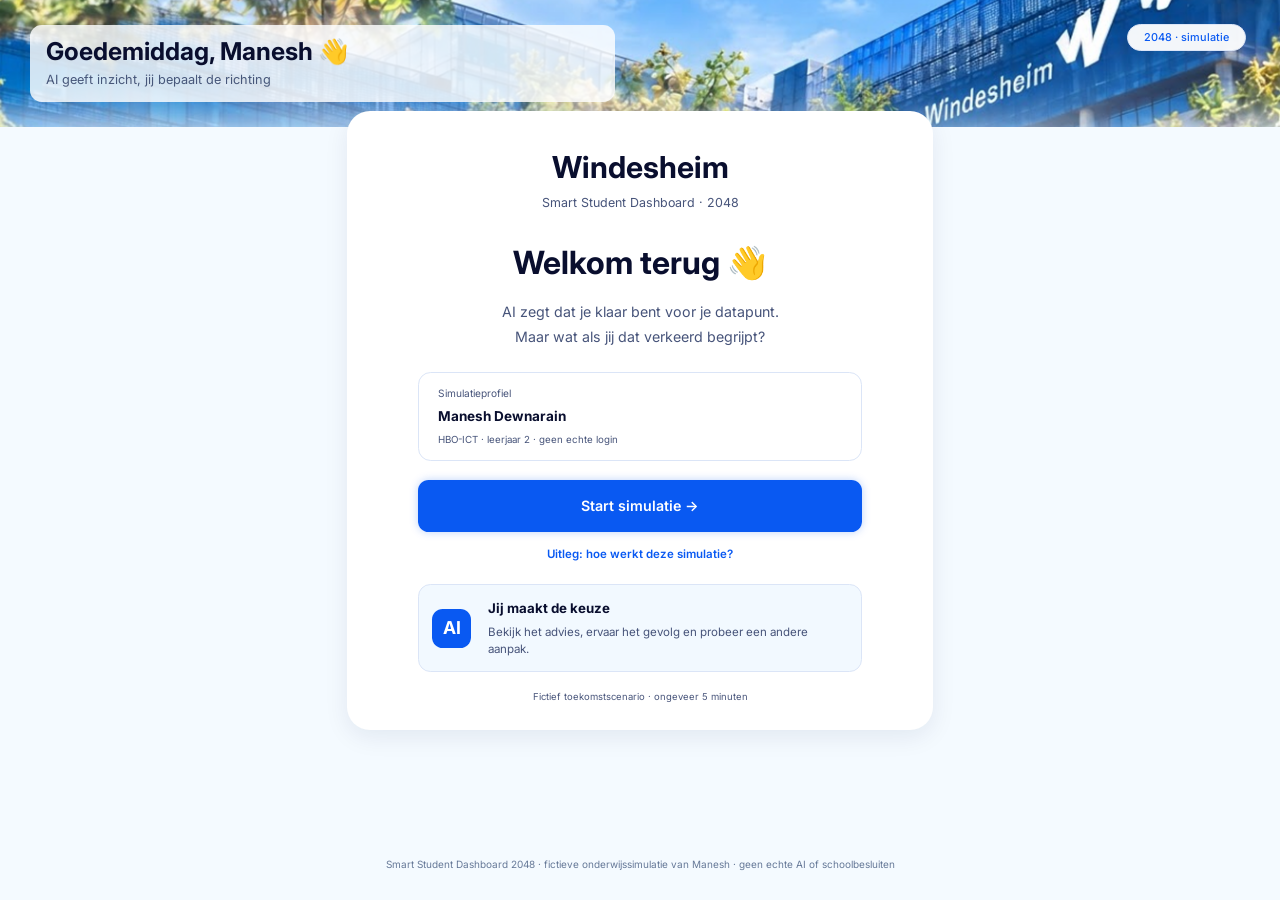
==== student-simulation-2048/index.html @ 6c30b060 "Build Figma-based 2048 simulation about advice and student interpretation" ====
<!doctype html><html lang="nl"><head><meta charset="utf-8"><meta name="viewport" content="width=device-width,initial-scale=1"><meta name="theme-color" content="#f4faff"><title>Smart Student Dashboard 2048</title><link rel="stylesheet" href="figma-base.css"><link rel="stylesheet" href="simulation.css"><script defer src="simulation.js"></script></head><body><a class="skip-link" href="#main">Naar inhoud</a><div id="app"></div><div id="dialogs"></div><div id="toast" role="status" aria-live="polite"></div></body></html>
---- student-simulation-2048/figma-base.css ----
@font-face{font-family:Inter;src:url('assets/Inter.ttf') format('truetype');font-weight:100 900;font-display:swap}:root{font-size:clamp(11px,1.0582vw,16px);--blue:#0959f2;--ink:#090e2e;--muted:#47547a;--line:#dbe5f7;--bg:#f4faff;--red:#f23340;--green:#0d9e4f;--amber:#ee9900;--shadow:0 .525rem 1.84rem #0d1f4714}*{box-sizing:border-box}body{margin:0;background:var(--bg);color:var(--ink);font:1rem/1.45 Inter,'Segoe UI',sans-serif;padding-bottom:110px}button,input,textarea,select{font:inherit}button{cursor:pointer}button:disabled{cursor:default;opacity:.6}button:focus-visible,input:focus-visible,textarea:focus-visible,a:focus-visible{outline:3px solid #0959f2;outline-offset:4px}button{color:inherit}a{color:var(--blue)}h1,h2,h3,p{margin:0}h1,h2,h3{line-height:1.23}button{border:0}small{display:block}.app-header{height:9.375rem;position:relative;max-width:1512px;margin:auto}.campus-image{position:absolute;inset:0;width:100%;height:100%;object-fit:cover}.header-backdrop{position:absolute;left:2.25rem;top:1.8125rem;width:43.125rem;max-width:73%;height:5.75rem;background:#ffffffd1;padding:.85rem 1.125rem;border-radius:.875rem}.header-backdrop h1{font-size:1.8125rem;font-weight:700;margin:0 0 .38rem}.header-backdrop p{font-size:.9375rem;color:#47577a}.header-controls{position:absolute;right:2.5rem;top:1.75rem;display:flex;gap:.875rem;align-items:center}.settings-button,.avatar{background:#fffffff5;border-radius:.8125rem;height:3.125rem;display:flex;align-items:center;justify-content:center}.settings-button{width:3.375rem}.settings-icon{width:24px;height:24px;object-fit:contain}.avatar{width:3.8125rem;font-weight:700;color:#0a59eb}.section-icon{width:46.2px;height:46.2px;object-fit:contain;flex-shrink:0}.panel{background:white;border:1px solid var(--line);border-radius:1.18125rem;box-shadow:var(--shadow)}.dashboard{max-width:1512px;margin:0 auto;padding:.8rem 1.96875rem 2rem;display:grid;grid-template-columns:1fr .99fr 1.14fr;gap:1.3125rem}.section-head{display:flex;align-items:center;gap:1rem;margin-bottom:1rem;min-height:2.8875rem}.section-head h2{font-size:1.3125rem;font-weight:700}.section-head>.pill{margin-left:auto}.schedule{grid-column:span 2;height:22.3125rem;padding:.7rem 1.3rem .9rem .9rem}.calendar{display:grid;grid-template-columns:3.4rem repeat(5,minmax(0,1fr));gap:.4rem .65rem;align-items:center}.day{text-align:center;padding:0 0 .4rem;display:flex;flex-direction:column;gap:.3rem}.day strong{font-size:.91875rem;font-weight:600}.day span{font-size:.7875rem;color:var(--muted)}.today{color:var(--blue)}.time{font-size:.8rem}.course{height:2.3625rem;text-align:left;background:#f2f9ff;border-radius:.46rem;padding:.25rem .65rem;font-size:.65625rem;line-height:1.15;font-weight:500}.course.selected{color:white;background:var(--blue)}.course.mint{background:#e8faed}.course:hover{box-shadow:inset 0 0 0 1px var(--blue)}.deadlines{padding:.7rem 1.3rem;height:22.3125rem}.deadline-list{display:flex;flex-direction:column;gap:1rem;padding:.55rem 0}.deadline{display:grid;grid-template-columns:3.806rem 1fr auto;align-items:center;gap:1.125rem;min-height:3.15rem}.date{height:3.15rem;border-radius:.79rem;display:grid;place-items:center;font-size:.853rem;font-weight:700}.deadline strong{font-size:.918rem;font-weight:600}.pill{display:inline-flex;align-items:center;justify-content:center;white-space:nowrap;padding:.45rem 1.2rem;border-radius:2rem;font-size:.853rem;line-height:1.2;font-weight:500}.blue{background:#f2f9ff;color:#0959f2}.green{background:#e8faed;color:#009947}.red{background:#ffebed;color:#ed2438}.amber{background:#fff5d9;color:#ed9900}.purple{background:#f0ebff;color:#ee3045}.results,.focus,.advice{height:16.08rem;padding:.7rem .9rem 1rem}.results-list{margin-top:1rem;display:flex;flex-direction:column;gap:1.12rem}.results-list>div{display:grid;grid-template-columns:8.45rem 1fr 3rem;gap:.6rem;align-items:center;font-size:.78rem}.results-list strong{text-align:right;font-size:.75rem;font-weight:600}.bar{height:.5rem;background:#e3e8f2;border-radius:1rem;overflow:hidden}.bar i{display:block;height:100%;border-radius:1rem;background:#0d5ceb}.bar i.green{background:#0d994d}.bar i.lime{background:#bac90d}.focus-list{display:flex;flex-direction:column;gap:.55rem;padding:.2rem .4rem}.focus-list>div{display:flex;gap:.9rem;align-items:center}.number{position:relative;width:1.96875rem;height:1.96875rem;display:inline-flex;align-items:center;justify-content:center;font-size:.7875rem;font-weight:700;color:white;border-radius:50%;background:var(--blue);flex-shrink:0}.number:before{content:'';position:absolute;inset:0;background:url('assets/rank-circle.svg') center/contain no-repeat;z-index:0;pointer-events:none;opacity:.08}.number.pale{width:2.23125rem;height:2.23125rem;color:var(--blue);background:#f2f9ff}.focus-item{border-radius:.65rem;flex:1;padding:.42rem 1.1rem;color:var(--ink)}.focus-item strong{font-size:.853rem;font-weight:600;display:block}.focus-item small{font-size:.72rem;color:var(--muted);margin-top:.1rem}.advice{background:#f8fbff;padding:.7rem 1.2rem .5rem}.advice .section-head{gap:.8rem;margin-bottom:.3rem}.advice .section-head h2{font-size:1.23rem}.advice .section-head .pill{font-size:.75rem;padding:.5rem .9rem}.advice-details{background:transparent;text-align:left;width:100%;padding:0}.advice-details>span{font-size:.7875rem;color:var(--muted)}.advice ol{padding:0;margin:.8rem 0 .3rem;display:flex;flex-direction:column;gap:.6rem;list-style:none}.advice li{display:flex;align-items:center;gap:.8rem;min-height:2rem}.advice li strong{font-size:.7219rem;font-weight:600;line-height:1.25}.advice .btn{font-size:1rem;padding:.32rem .6rem;min-height:2.231rem}.today-actions{grid-column:1/-1;min-height:6.89rem;padding:.5rem 1.3rem .6rem}.today-actions .section-head{margin-bottom:0}.today-actions>p{font-size:.78rem;margin-left:3.65rem;margin-top:-.7rem;color:var(--muted)}.action-items{display:flex;gap:1.25rem;margin-top:1rem}.action-items button{min-width:0;flex:1;display:flex;align-items:center;justify-content:space-between;border:1px solid var(--line);background:white;padding:.25rem .9rem;border-radius:.525rem;gap:.5rem}.action-items button>span:first-child{font-size:.65625rem;font-weight:500}.action-items .pill{font-size:.78rem;padding:.35rem .8rem}.btn{display:inline-flex;align-items:center;justify-content:center;border-radius:.7875rem;min-height:3.15rem;padding:.7rem 1.6rem;border:1px solid transparent;font-weight:600;font-size:1.05rem;text-decoration:none;background:white;color:var(--blue)}.primary{background:var(--blue);color:white}.primary:hover{background:#0047d3;box-shadow:0 .25rem .75rem #0959f233}.outline{border-color:var(--blue);color:var(--blue);background:white}.outline:hover{background:#f0f6ff}.wide{width:100%}.text-link{border:0;background:none;color:var(--blue);font-weight:600}.button-row{display:flex;justify-content:flex-end;align-items:center;gap:1rem}.page{max-width:1512px;margin:auto;padding:1.3rem 3.44rem 2.5rem}.login-wrap{min-height:46rem;display:flex;justify-content:center;max-width:1512px;margin:auto}.login{margin-top:-1.172rem;z-index:1;width:43.3125rem;min-height:42.65625rem;align-self:flex-start;padding:2.8rem 5.25rem 0;border:0;border-radius:1.7rem;text-align:center}.login h2{font-size:2.23125rem}.product-name{font-size:.91875rem;color:var(--muted);margin-top:.6rem}.login h3{font-size:2.3625rem;margin:3.3rem 0 1.4rem}.login-intro{font-size:1.05rem;color:var(--muted);margin-bottom:2.7rem}.login input{height:3.675rem;width:100%;padding:1rem 1.4rem;border:1px solid var(--line);border-radius:.7875rem;color:var(--muted);font-size:.984rem;margin-bottom:1.05rem;background:white}.login .primary{min-height:3.806rem;margin-top:.4rem;box-shadow:0 0 .65rem #0959f244}.forgot{display:block;margin:1rem auto 2rem;font-size:.91875rem;cursor:pointer}.login-ai{display:flex;align-items:center;text-align:left;gap:1.2rem;padding:1rem;background:#f2f9ff;border:1px solid var(--line);border-radius:.91875rem}.login-ai>span{display:grid;place-items:center;background:var(--blue);color:white;width:2.8875rem;height:2.8875rem;border-radius:.7875rem;font-size:1.3125rem;font-weight:700;flex-shrink:0}.login-ai strong{font-size:.984rem}.login-ai p{font-size:.853rem;color:var(--muted);margin-top:.4rem}.overlay{position:fixed;inset:0;background:#050f246b;z-index:100;display:flex;align-items:center;justify-content:center;padding:1.5rem;overflow:auto}.overlay>.panel{max-height:calc(100dvh - 3rem);overflow:auto}.notice{width:38.0625rem;padding:2.3rem 3.94rem .7rem;text-align:center;border:0;border-radius:1.575rem}.ai-disc{background:#f2f9ff;width:7.21875rem;height:7.21875rem;border-radius:50%;margin:0 auto 2.3rem;display:grid;place-items:center;color:var(--blue);font-size:1.706rem;font-weight:700}.notice h2{font-size:1.575rem;margin-bottom:1rem}.notice>p{font-size:.984rem;color:var(--muted);margin-bottom:1.9rem}.notice-row{text-align:left;background:#f2f9ff;border:1px solid var(--line);border-radius:.91875rem;display:flex;align-items:center;gap:1rem;padding:1rem 1.3rem;margin-bottom:1rem;min-height:4.725rem}.notice-dot{width:42px;height:42px;flex-shrink:0}.notice-row strong{display:block;font-size:.984rem}.notice-row small{font-size:.853rem;color:var(--muted);margin-top:.3rem}.notice>.btn{min-width:15rem}.explanation{display:grid;grid-template-columns:28.2rem 1fr;column-gap:2.65rem;row-gap:2.3rem;min-height:48rem}.explanation h2{font-size:1.64rem;margin-bottom:.8rem}.current-advice{font-size:1.18rem;font-weight:600;margin-bottom:.3rem}.explain-card{padding:1.8rem;min-height:23.6rem}.explain-card h3{font-size:1.3125rem;margin-bottom:1.1rem}.explain-card p{font-size:.92rem;color:var(--muted);margin-bottom:1.5rem;line-height:1.3}.explain-card .pill{margin:0 0 1.5rem;padding:.6rem 1rem}.explain-card .btn{margin-top:2.2rem}.source-row{display:flex;align-items:center;justify-content:space-between;gap:1rem;padding:1.25rem 1.8rem;margin-bottom:1.25rem;box-shadow:none;border-radius:.92rem;min-height:5.578rem}.source-row h3{font-size:.984rem;margin-bottom:.4rem}.source-row p{font-size:.853rem;color:var(--muted)}.source-row .pill{min-width:11.8rem}.source-warning{position:relative;background:#ffebed;border:1px solid #f23340;border-radius:1.05rem;padding:1.4rem 1.8rem;margin-top:2.2rem;min-height:7.218rem}.source-warning h3{font-size:1.115rem;color:var(--red);margin-left:1.2rem;margin-bottom:.7rem}.source-warning p{font-size:.853rem;color:var(--muted)}.warning-icon{position:absolute;width:22px;height:22px;left:1rem;top:1.55rem}.back-dashboard{grid-column:1;justify-self:start;align-self:end}.feedback-page{padding:2.23rem 5.9rem 3rem}.feedback-panel{padding:2.6rem;border-radius:1.44rem}.feedback-panel h2{font-size:1.8375rem;margin-bottom:.85rem}.feedback-panel>p{font-size:.984rem;color:var(--muted)}fieldset{padding:0;border:0;margin:3rem 0 2.7rem}legend,.note-label{font-size:1.115rem;font-weight:700;margin-bottom:1.6rem}.feedback-options{display:grid;grid-template-columns:repeat(4,1fr);gap:1.3rem}.feedback-options label{border:1px solid var(--line);border-radius:.91875rem;display:flex;gap:.8rem;padding:1.1rem;min-height:7.875rem;cursor:pointer;color:var(--ink)}.feedback-options input{accent-color:var(--blue);width:1.3125rem;height:1.3125rem;margin:0;flex-shrink:0}.feedback-options strong{font-size:.91875rem;display:block;margin-bottom:.8rem}.feedback-options small{font-size:.7219rem;color:var(--muted);line-height:1.3}.note-label{display:block}.textarea-wrap{position:relative}.textarea-wrap textarea{resize:vertical;min-height:7.875rem;width:100%;border:1px solid var(--line);border-radius:.7875rem;padding:1.3rem;font-size:.853rem;color:var(--ink);padding-bottom:2rem}.textarea-wrap textarea::placeholder{color:var(--muted);opacity:1}.textarea-wrap>span{position:absolute;bottom:.9rem;right:1.3rem;font-size:.7219rem;color:var(--muted)}.feedback-panel .button-row{margin-top:1.4rem}.form-error{color:#bd1931;font-size:.9rem;margin-top:.5rem}.confirmation-page{display:flex;justify-content:center;padding-top:2.44rem}.confirmation{width:57.09rem;min-height:39.375rem;border:0;border-radius:1.575rem;padding:3rem 6.9rem 1.8rem;text-align:center}.confirm-icon{position:relative;width:9.84375rem;height:9.84375rem;margin:0 auto 2.9rem;display:grid;place-items:center}.confirm-bg{position:absolute;inset:0;width:100%;height:100%}.confirm-icon>span{z-index:1;font-size:3.54375rem;font-weight:700;color:#0d9e4f}.confirmation h2{font-size:2.1rem;white-space:nowrap;margin-left:-2rem;margin-right:-2rem}.confirmation>p{font-size:1.115rem;line-height:1.3;color:var(--muted);margin:1.8rem auto 3rem}.next-info{text-align:left;padding:1.8rem;background:#e8faed;border:1px solid var(--line);border-radius:1.05rem;margin-bottom:2.2rem}.next-info h3{font-size:1.05rem;margin-bottom:.6rem}.next-info p{font-size:.91875rem;color:var(--muted)}.confirmation .button-row{justify-content:center;gap:2rem}.confirmation .primary{white-space:nowrap;min-width:22rem}.updated-page{padding:2.8rem 4.49rem}.updated-panel{position:relative;min-height:40rem;padding:2.625rem;border-radius:1.575rem}.updated-panel>.pill{float:right}.updated-panel>h2{font-size:1.8375rem;margin-bottom:.8rem}.updated-panel>p{font-size:.984rem;color:var(--muted)}.updated-list{display:flex;flex-direction:column;gap:1.5rem;margin:3.4rem 4.5rem 2.4rem 0}.updated-list>div{display:flex;align-items:center;gap:1.7rem;background:#f2f9ff;border:1px solid var(--line);border-radius:.91875rem;padding:1rem 1.6rem;min-height:5.38rem}.updated-list .number{width:2.49rem;height:2.49rem}.updated-list h3{font-size:1.05rem;margin-bottom:.4rem}.updated-list p{font-size:.7875rem;color:var(--muted)}.updated-list .pill{margin-left:auto;min-width:11.8rem}.change-info{border:1px solid var(--line);border-radius:.92rem;background:#f2f9ff;padding:1rem 1.2rem;margin:0 4.5rem 1.2rem 0}.change-info h3{font-size:.984rem;margin-bottom:.4rem}.change-info p{font-size:.7875rem;color:var(--muted)}.settings-overlay{justify-content:flex-end;padding-right:5.2rem}.settings-panel{width:34.78rem;padding:1.7rem;border:0;border-radius:1.575rem}.settings-title{display:flex;align-items:center;gap:.65rem;margin-bottom:2rem}.settings-title h2{font-size:1.77rem}.settings-title .btn{margin-left:auto;min-height:2.625rem;padding:.4rem 1.8rem}.settings-category{font-size:.918rem;color:var(--muted);margin:1.5rem 0 1rem}.setting-row{display:flex;justify-content:space-between;align-items:center;gap:1rem;min-height:3.2rem;font-size:.984rem}.setting-row strong{font-weight:600}.setting-row>span:first-child{font-size:.918rem}.toggle{border:0;background:#f2f9ff;color:var(--muted);border-radius:2rem;padding:.45rem 1rem;min-width:6.89rem;text-align:center;font-size:.853rem;white-space:nowrap}.toggle.on{background:#e8faed;color:var(--green)}.setting-row>.toggle:not(button){color:var(--blue)}hr{border:0;border-top:1px solid var(--line);margin:1.5rem 0}.privacy-info{border:1px solid var(--line);background:#f2f9ff;border-radius:.918rem;padding:1.5rem 1.1rem;margin:1.5rem 0 1.7rem}.privacy-info h3{font-size:.984rem;margin-bottom:.6rem}.privacy-info p{font-size:.7875rem;color:var(--muted);margin:.5rem 0}.settings-panel>.btn{min-height:3.28rem}.privacy-panel,.gallery-panel,.mission-panel,.mentor-request,.human-panel,.log-panel{width:min(800px,92vw);padding:2.5rem}.modal-title{display:flex;align-items:center;justify-content:space-between;gap:2rem;margin-bottom:1.5rem}.modal-title h2{font-size:1.65rem}.privacy-panel>p{margin:1rem 0;color:var(--muted)}.data-flow{display:flex;align-items:center;justify-content:space-around;gap:.8rem;padding:2rem 0}.data-flow span{background:#eef5ff;border:1px solid var(--line);padding:1rem;border-radius:.7rem}.screen-grid{display:grid;grid-template-columns:repeat(3,1fr);gap:1rem}.screen-grid button{border:1px solid var(--line);background:#f5f9ff;text-align:left;padding:1.5rem;border-radius:1rem}.screen-grid button span{display:block;color:var(--blue);font-size:1.7rem;margin-bottom:.5rem}.screen-grid button strong{font-size:.9rem}.demo-dock,.game-dock{position:fixed;bottom:13px;left:50%;transform:translateX(-50%);width:calc(100% - 32px);max-width:1250px;background:#ffffffed;border:1px solid #cfdef4;box-shadow:0 6px 32px #173c7226;border-radius:16px;z-index:50;padding:12px 18px;display:flex;align-items:center;justify-content:space-between;gap:18px;backdrop-filter:blur(18px);font-size:12px}.demo-dock strong,.mission-title strong{font-size:10px;letter-spacing:1px}.demo-dock small,.mission-title small{font-size:10px;color:var(--muted);margin-top:4px}.dock-actions{display:flex;gap:10px;align-items:center}.dock-actions .btn{font-size:12px;min-height:38px;padding:8px 14px;border-radius:10px}.dock-btn{background:#f1f6ff;color:#3e608d}.dock-dot{display:inline-block;width:6px;height:6px;background:#0959f2;border-radius:50%;margin-right:7px}.fiction-note{font-size:9px;color:#667998;text-align:center;margin:20px 20px 0}.micro{font:600 .68rem/1.5 Inter,sans-serif;letter-spacing:1.6px;color:var(--blue)}.fine{font-size:.75rem;color:var(--muted);line-height:1.5;margin:1rem 0}.sr-only{position:absolute;width:1px;height:1px;overflow:hidden;clip:rect(0,0,0,0)}.skip-link{position:absolute;top:-100px}.skip-link:focus{top:0;left:0;padding:14px;background:white;z-index:200}.off-note{font-size:.95rem;padding:1rem 0}.live-source{font-size:.65rem;color:#687d9d;margin-top:.7rem}.year-label{font-size:1.3rem;font-weight:800;color:white;text-shadow:0 2px 12px #0008;text-align:right}.year-label i{font-size:.55rem;display:block;font-style:normal;letter-spacing:1px}.future .app-header:after{content:'';position:absolute;inset:0;pointer-events:none;background:linear-gradient(90deg,transparent 60%,#092b6855),repeating-linear-gradient(0deg,transparent 0px,transparent 4px,#0959f208 5px)}.future .header-backdrop,.future .header-controls{z-index:1}.future .header-backdrop{border-left:4px solid #f23340}.future .advice{border:1px solid #f2334070;background:#f8faff;box-shadow:0 0 1.5rem #0959f212}.future .course.selected{background:linear-gradient(110deg,#0959f2,#7252d9)}.authority-banner{grid-column:1/-1;display:flex;align-items:center;gap:1rem;padding:1rem 1.5rem;background:#e7efff;border:1px solid #c4d7f7;border-radius:1rem}.authority-banner strong{display:block;font-size:.9rem}.authority-banner span:not(.status-light):not(.pill){display:block;font-size:.75rem;color:#536b91;margin-top:.25rem}.authority-banner .pill{margin-left:auto}.status-light,.signal-dot{width:9px;height:9px;border-radius:50%;background:#f23340;box-shadow:0 0 0 5px #f2334012;flex-shrink:0}.future .game-dock{background:#102445f5;color:white;border-color:#385480}.future .game-dock small{color:#b5c7e3}.game-dock .dock-btn{background:#223d63;color:#d8e6fa}.mission-title{display:flex;align-items:center;gap:12px}.mission-steps{display:flex;gap:9px}.mission-steps button{background:#203b62;color:#b7cbe7;border-radius:9px;padding:8px 11px;font-size:11px;display:flex;align-items:center;gap:8px}.mission-steps button span{display:grid;place-items:center;border:1px solid #587397;border-radius:50%;width:20px;height:20px;font-size:10px}.mission-steps .done{background:#174d4b;color:#baf2d8}.future-transition{background:#061429b8;backdrop-filter:blur(9px)}.future-intro{width:min(850px,94vw);padding:3rem;border-color:#b7d2ff;background:radial-gradient(ellipse at 100% 0,#dbeaff,transparent 70%),white}.time-warp{display:flex;align-items:center;gap:2rem;margin:2rem 0}.time-warp>span{font-size:2rem;color:#8492ab;text-decoration:line-through}.time-warp>i{font-size:2rem;color:#8095bb;font-style:normal}.time-warp>strong{font-size:5.5rem;line-height:1;color:var(--blue);letter-spacing:-4px}.future-intro h2{font-size:2.4rem;letter-spacing:-1px;line-height:1.15;margin-bottom:1.5rem}.future-intro>p{font-size:1rem;color:var(--muted)}.mission-preview{background:#eef5ff;border:1px solid #d5e5ff;border-radius:1rem;padding:1.5rem;margin:1.5rem 0}.mission-preview strong,.mission-preview span{display:block}.mission-preview span{font-size:.85rem;color:var(--muted);margin-top:.5rem}.policy-lock{background:#eff0f7!important;color:#64728c!important;border:1px dashed #a6b5ce;font-size:.72rem}.policy-warning,.feedback-warning{padding:1rem;border-radius:.7rem;background:#fff5d9;color:#815808;font-size:.8rem;margin:1rem 0}.audit-proof{border:1px solid #c5d9fa;background:#eaf2ff;border-radius:1rem;padding:1.5rem;margin-top:1.5rem}.audit-proof h3{font-size:1.2rem;margin:.7rem 0}.audit-proof p{font-size:.85rem;color:#52698d;margin:.6rem 0}.audit-proof .btn{margin-top:.8rem}.case-check{display:flex;gap:1rem;flex-wrap:wrap;background:#f2f7ff;padding:1rem;border-radius:.8rem;margin:1rem 0;font-size:.85rem}.mentor-message{background:#e8faed;padding:1.5rem;border-radius:1rem;margin:1.5rem 0}.mentor-message p{margin-top:.6rem;font-size:.95rem}.need-evidence{background:#fff5d9;padding:1.2rem;border-radius:.8rem;font-size:.9rem;margin:1.5rem 0}.mission-list{padding-left:1.5rem}.mission-list li{margin:1.5rem 0}.mission-list p{font-size:.9rem;color:var(--muted);margin-top:.5rem}.human-panel{width:min(900px,94vw)}.human-panel>.micro{display:block;margin-bottom:1rem}.human-panel>p{color:var(--muted);font-size:.9rem}.policy-options{margin:1.5rem 0}.policy-options legend{margin-bottom:.7rem;font-size:1rem}.policy-options label{display:flex;gap:1rem;padding:1rem;border:1px solid var(--line);border-radius:.7rem;margin:.6rem 0;background:#f7faff;cursor:pointer}.policy-options label strong{display:block;font-size:.95rem}.policy-options label small{font-size:.8rem;color:var(--muted);margin-top:.4rem}.policy-options input,.safeguard-options input{accent-color:var(--blue);width:18px;height:18px;flex-shrink:0}.safeguard-options label{display:flex;align-items:flex-start;gap:.7rem;margin:1rem 0;font-size:.85rem}.log-panel ol{padding-left:1.4rem}.log-panel li{margin:1rem 0;font-size:.9rem}.colourblind .green{background:#e1efff;color:#004a9d}.colourblind .red{background:#fff0da;color:#8a3b00}.colourblind .bar i.green{background:#0372b5}.colourblind .bar i.lime{background:#9b5400}#toast{position:fixed;left:50%;bottom:105px;transform:translateX(-50%) translateY(20px);width:max-content;max-width:calc(100vw - 40px);background:#102445;color:white;border:1px solid #4777af;border-radius:12px;z-index:220;padding:14px 20px;font-size:13px;box-shadow:0 10px 40px #10244533;opacity:0;pointer-events:none;transition:opacity .2s,transform .2s}#toast.show{opacity:1;transform:translateX(-50%) translateY(0)}
@media(max-width:900px){.section-icon{width:34px;height:34px}.settings-icon{width:20px;height:20px}.notice-dot{width:29px;height:29px}.dashboard{grid-template-columns:1fr 1fr;gap:1rem}.schedule{grid-column:1/-1;height:auto;min-height:25rem}.calendar{gap:.7rem}.deadlines{grid-column:1/-1;height:auto}.deadline-list{display:grid;grid-template-columns:1fr 1fr;gap:1rem}.results,.focus{height:18.5rem}.advice{grid-column:1/-1;height:auto;min-height:16rem}.advice li strong{font-size:.95rem}.advice ol{gap:.7rem}.today-actions{min-height:9rem}.action-items{gap:.7rem}.action-items button{flex-direction:column;align-items:flex-start}.explanation{grid-template-columns:1fr 1.65fr;padding:1.5rem 2rem;gap:1.5rem}.source-row{padding:1rem;gap:.5rem}.source-row .pill{min-width:7rem;padding:.5rem}.confirmation h2{white-space:normal}.settings-overlay{padding-right:1.5rem}.feedback-options{grid-template-columns:1fr 1fr}.feedback-page{padding:2rem}.feedback-options label{min-height:8rem}.demo-dock,.game-dock{padding:10px 12px;gap:10px;flex-wrap:wrap}.game-dock .dock-actions{width:100%;justify-content:flex-end}.mission-steps{margin-left:auto}.authority-banner{flex-wrap:wrap}.authority-banner .pill{margin-left:0}.year-label{display:none}body{padding-bottom:145px}.fiction-note{margin-top:0}}
@media(max-width:550px){:root{font-size:12px}.app-header{height:115px}.header-backdrop{left:15px;top:18px;max-width:74%;padding:12px;height:auto;min-height:72px}.header-backdrop h1{font-size:18px}.header-backdrop p{font-size:10px;max-width:230px}.header-controls{right:12px;top:22px;gap:5px}.avatar{display:none}.settings-button{width:32px;height:32px}.dashboard{padding:14px;grid-template-columns:1fr}.schedule{min-height:280px;padding:10px}.calendar{grid-template-columns:35px repeat(5,minmax(0,1fr));gap:5px}.course{font-size:7px;height:32px;padding:3px}.day strong{font-size:8px}.day span{font-size:7px}.time{font-size:8px}.schedule .section-head>.pill{font-size:8px;padding:5px}.section-head h2{font-size:16px}.deadlines{height:auto}.deadline-list{grid-template-columns:1fr}.results,.focus{height:auto;min-height:245px}.results-list{gap:18px}.results-list>div{font-size:12px;grid-template-columns:130px 1fr 40px}.focus-list{gap:10px}.focus-item strong{font-size:12px}.focus-item small{font-size:10px}.advice .section-head h2{font-size:16px}.advice .section-head .pill{font-size:8px}.advice li strong{font-size:11px}.action-items{flex-direction:column}.action-items button{flex-direction:row;padding:8px}.action-items button>span:first-child{font-size:10px}.today-actions>p{margin-top:0;margin-left:0}.login-wrap{min-height:540px}.login{width:calc(100% - 30px);padding:28px 25px 18px;margin-top:-15px;min-height:510px}.login h2{font-size:27px}.login h3{font-size:28px;margin-top:35px}.login-intro{font-size:13px}.login input{font-size:12px}.login-ai strong{font-size:11px}.login-ai p{font-size:10px}.login-ai{padding:12px}.demo-dock strong{font-size:8px}.demo-dock small{font-size:8px}.dock-actions .btn{font-size:10px;padding:7px 10px;min-height:33px}.demo-dock .dock-actions{width:100%;justify-content:space-between}.explanation{grid-template-columns:1fr;padding:20px 15px}.back-dashboard{grid-column:1}.source-column h2{margin-top:12px}.explain-card{min-height:260px}.explain-card p{font-size:12px}.explain-card .btn{margin-top:15px}.source-row p,.source-warning p{font-size:11px}.source-row h3{font-size:13px}.feedback-page{padding:20px 15px}.feedback-panel{padding:20px}.feedback-options{gap:10px}.feedback-options label{padding:10px;min-height:115px}.feedback-options strong{font-size:11px}.feedback-options small{font-size:9px}.feedback-panel h2{font-size:20px}.feedback-panel>p{font-size:12px}.feedback-panel legend,.note-label{font-size:12px}.feedback-panel .btn{font-size:12px;padding:10px}.confirmation-page{padding:20px 15px}.confirmation{width:100%;padding:25px 20px;min-height:480px}.confirmation h2{font-size:23px;margin:0}.confirmation>p{font-size:13px}.confirmation .button-row{flex-direction:column;gap:10px}.confirmation .primary{min-width:0;width:100%}.updated-page{padding:20px 15px}.updated-panel{padding:20px}.updated-panel>.pill{float:none;margin-bottom:15px}.updated-list,.change-info{margin-right:0}.updated-list>div{padding:12px;gap:12px;flex-wrap:wrap}.updated-list h3{font-size:13px}.updated-list p{font-size:11px}.updated-list .pill{min-width:0}.settings-overlay{padding:15px}.settings-panel{width:100%;padding:22px}.setting-row{font-size:12px;min-height:44px}.settings-category{font-size:12px}.privacy-info p{font-size:11px}.overlay{padding:15px}.overlay>.panel{max-height:calc(100dvh - 30px)}.notice{padding:25px}.notice h2{font-size:20px}.notice>p{font-size:12px}.notice-row{padding:12px}.notice-row strong{font-size:12px}.notice-row small{font-size:10px}.screen-grid{grid-template-columns:1fr 1fr}.gallery-panel,.privacy-panel,.mission-panel,.mentor-request,.human-panel,.log-panel,.future-intro{padding:22px}.future-intro h2{font-size:26px}.future-intro>p{font-size:13px}.future-intro .button-row{flex-direction:column;align-items:stretch}.future-intro .btn{font-size:12px}.mission-title strong{font-size:8px}.mission-title small{font-size:8px}.mission-steps{gap:4px}.mission-steps button{font-size:9px;padding:6px}.mission-steps button span{width:16px;height:16px}.game-dock .dock-actions .btn{font-size:9px;padding:6px 8px}.human-panel>.micro{font-size:8px}.policy-options label strong{font-size:12px}.policy-options label small,.safeguard-options label{font-size:11px}.game-dock{bottom:10px}.future .header-backdrop{border-left-width:3px}}
---- student-simulation-2048/simulation.css ----
body{padding-bottom:0}button{transition:background .15s,border-color .15s}.section-icon{width:46.2px;height:46.2px}.settings-icon{width:24px;height:24px}.section-icon[src$=".png"]{border-radius:12.6px}.header-controls>.pill{background:#fffffff2;color:#0959f2;font-size:.8rem;border:1px solid #dbe5f7}.fiction-note{padding:18px;margin:0;font-size:10px;line-height:1.8}.fiction-note .text-link{margin-left:12px;font-size:10px}.login-wrap{min-height:calc(100vh - 190px)}.login{padding-bottom:2rem;min-height:0}.login h3{margin:2.3rem 0 1.3rem}.login-intro{line-height:1.7;margin-bottom:1.7rem}.simulation-profile{text-align:left;border:1px solid var(--line);background:#fff;border-radius:12.6px;padding:1rem 1.4rem;margin-bottom:1rem}.simulation-profile>span{display:block;font-size:.75rem;color:var(--muted)}.simulation-profile strong{display:block;font-size:1rem;margin:6px 0}.simulation-profile small{font-size:.72rem;color:var(--muted)}.login .forgot{margin-bottom:1.5rem;font-size:.85rem}.login-ai{margin-top:1rem}.start-fiction{font-size:.7rem;color:var(--muted);margin-top:1.3rem}.student-status{position:sticky;top:0;z-index:20;display:grid;grid-template-columns:1.3fr 1fr 1fr 1.15fr;gap:24px;align-items:center;padding:18px 30px;background:#fffffffa;border-top:1px solid var(--line);border-bottom:1px solid #c8d9f3;box-shadow:0 8px 20px #0d1f4708;backdrop-filter:blur(14px);max-width:1512px;margin:auto}.status-story .micro{font-size:8px;letter-spacing:1.2px}.status-story>strong{font-size:12px;display:block;font-weight:600;line-height:1.5;margin:5px 0}.feeling{font-size:10px;color:var(--muted)}.feeling b{font-weight:500}.status-metric{position:relative;align-self:center}.status-metric>span{font-size:10px;color:var(--muted);display:block;margin-bottom:5px}.status-metric>strong{font-size:21px;color:var(--blue);font-weight:650}.status-track{height:6px;background:#e4ecf9;border-radius:6px;margin-top:7px;overflow:hidden}.status-track i{display:block;height:100%;background:#0959f2;border-radius:6px;transition:width .4s}.verified .status-track i{background:#0d994d}.verified>strong{color:#267443}.status-metric small{font-size:8px;color:#65769a;margin-top:5px}.story-steps{display:flex;gap:12px;justify-content:flex-end}.story-steps>span{font-size:9px;color:#7382a0;display:grid;justify-items:center;gap:6px}.story-steps b{display:grid;place-items:center;border:1px solid #d9e5f6;background:#f4faff;width:25px;height:25px;border-radius:50%;font-size:9px;font-weight:500}.story-steps .active{color:#0959f2}.story-steps .active b{background:#0959f2;border-color:#0959f2;color:#fff}.scenario-context{grid-column:1/-1;display:flex;align-items:center;gap:18px;padding:9px 2px 2px}.scenario-context .micro{font-size:9px;white-space:nowrap}.scenario-context p{font-size:12px;color:var(--muted);flex:1}.scenario-context .btn{font-size:12px;min-height:37px;padding:8px 15px}.dashboard{padding-top:.6rem}.schedule,.deadlines{height:20rem}.calendar{gap:.55rem .65rem}.calendar-note{font-size:.65rem;color:var(--muted);margin:1rem 0 0 3.4rem}.deadline-button{width:100%;text-align:left;background:none;padding:0}.deadline-button:hover strong{color:#0959f2;text-decoration:underline}.deadline-list{gap:1.4rem}.results,.focus,.advice{height:auto;min-height:18rem}.results-list>button{display:grid;grid-template-columns:8.45rem 1fr 3rem;gap:.6rem;align-items:center;font-size:.78rem;background:none;text-align:left;padding:0}.results-list>button:hover{color:#0959f2}.results-list{gap:1.05rem}.result-caption{font-size:.65rem;color:var(--muted);margin-top:1rem}.advice{background:#fff}.advice-details{display:block;border-radius:8px}.advice-details:hover{background:#f2f9ff}.advice ol{gap:.8rem;margin:1rem 0}.advice li strong{font-size:.8rem;font-weight:600;line-height:1.5}.advice .btn{font-size:.9rem;min-height:2.4rem;margin-top:.4rem}.today-actions{min-height:8.1rem;padding-bottom:1rem}.today-actions .action-items{gap:1rem}.action-items .btn{font-size:.82rem;min-height:2.7rem;justify-content:center;border-radius:.75rem;padding:.7rem 1rem}.action-items .btn.primary{background:#0959f2;color:white;border-color:#0959f2}.action-items .btn.outline{border-color:#0959f2;color:#0959f2}.action-items .btn:hover{box-shadow:0 4px 12px #0959f21a}.explanation{min-height:0;padding-top:1.8rem;grid-template-columns:1fr 1.8fr}.explain-card{margin-top:1rem;min-height:0}.explain-card p{line-height:1.7}.explain-card .btn{margin-top:.4rem;font-size:.9rem}.explanation-choice{margin-top:1.2rem}.explanation-choice .btn{font-size:.85rem}.source-row{margin-bottom:1rem}.source-row .pill{min-width:8rem;font-size:.76rem}.source-warning{margin-top:1.6rem;min-height:0}.source-warning p{line-height:1.7}.interpretation-note{background:#eaf4ff;border:1px solid var(--line);border-radius:14px;padding:1.2rem 1.6rem;margin-top:1.2rem}.interpretation-note strong{font-size:.82rem}.interpretation-note p{font-size:.9rem;margin-top:.5rem;color:var(--muted)}.explanation .back-dashboard{margin-top:0}.feedback-panel fieldset{margin:2.2rem 0}.feedback-options strong{line-height:1.5}.feedback-options small{line-height:1.6}.optional{font-weight:400;color:var(--muted)}.form-privacy{font-size:.7rem;color:var(--muted);line-height:1.8;margin-top:.7rem}.confirmation h2{white-space:normal;font-size:2rem}.confirmation>p{line-height:1.7;margin:1.4rem auto 2rem}.confirmation{min-height:0;padding-bottom:2.3rem}.confirm-icon{margin-bottom:2rem}.confirmation .primary{min-width:0;font-size:.92rem}.confirmation .button-row{gap:1rem}.confirmation .next-info p{line-height:1.7}.updated-list>div{min-height:6rem}.updated-list h3{line-height:1.5}.updated-list p{line-height:1.6}.updated-panel{min-height:0}.updated-panel>.pill{font-size:.8rem}.change-info p{line-height:1.7}.btn{gap:7px}.time-jump{font-size:.75rem;color:var(--blue);letter-spacing:1.5px;margin:1rem 0 1.5rem}.outcome-page{padding-top:1.3rem}.outcome-card{padding:2.3rem}.outcome-intro{display:flex;align-items:center;gap:1.8rem}.outcome-intro h2{font-size:2rem;margin:.7rem 0 1rem;letter-spacing:-.5px}.outcome-intro p{font-size:1rem;color:var(--muted);line-height:1.8;max-width:1000px}.result-symbol{display:grid;place-items:center;flex-shrink:0;width:6rem;height:6rem;border-radius:50%;font-size:3rem;font-weight:600}.consequence-chain{display:flex;align-items:center;gap:1.1rem;margin:2.3rem 0}.consequence-chain>div{flex:1;background:#f4faff;border:1px solid var(--line);border-radius:14px;padding:1.4rem;align-self:stretch}.consequence-chain small{font-size:.62rem;color:var(--muted);letter-spacing:1px;margin-bottom:.7rem}.consequence-chain strong{font-size:.95rem;line-height:1.7;font-weight:600}.consequence-chain>span{color:#7291bf;font-size:1.5rem}.student-voice{padding:1.8rem;background:#fff5d9;border:1px solid #eee0b3;border-radius:14px;margin:1.5rem 0 2rem}.student-voice>span{font-size:.62rem;letter-spacing:1px;color:#796126}.student-voice h3{font-size:1.35rem;line-height:1.6;margin:.7rem 0}.student-voice p{font-size:.9rem;color:#6e5d34;line-height:1.8}.outcome-card .fine{margin-bottom:0}.reflection-hero{padding:2rem;margin-bottom:1.5rem}.reflection-hero h2{font-size:2rem;margin:.9rem 0 1rem}.reflection-hero p{font-size:1rem;color:var(--muted);max-width:900px;line-height:1.8}.impact-grid{display:grid;grid-template-columns:repeat(3,1fr);gap:1.3rem}.impact-grid .panel{padding:1.6rem}.impact-grid h3{font-size:1.15rem;margin-bottom:1rem}.impact-grid p{font-size:.9rem;color:var(--muted);line-height:1.9}.moral-card{padding:1.8rem;margin:1.5rem 0;background:#f0f6ff}.moral-card h3{font-size:1.3rem;line-height:1.7}.moral-card>p{font-size:.95rem;color:var(--muted);line-height:1.8;margin-top:.7rem}.moral-card details{margin-top:1.3rem;border-top:1px solid #d2dff4;padding-top:1rem}.moral-card summary{font-size:.9rem;color:#0959f2;cursor:pointer;font-weight:600}.ethics-grid{display:grid;grid-template-columns:1fr 1fr;gap:1.7rem;margin-top:1.5rem}.ethics-grid strong{font-size:.95rem}.ethics-grid p{font-size:.85rem;line-height:1.8;color:var(--muted);margin-top:.6rem}.final-choices{padding:1.6rem;display:grid;grid-template-columns:repeat(3,1fr);gap:2rem;margin:1.5rem 0 2rem}.final-choices .micro{font-size:.7rem}.final-choices p{font-size:.85rem;line-height:1.8;color:var(--muted);margin-top:.8rem}dialog{border:1px solid var(--line);border-radius:25px;padding:30px;width:min(600px,calc(100% - 30px));max-height:calc(100dvh - 40px);overflow:auto;background:#fff;color:var(--ink);box-shadow:0 20px 80px #0d1f4730}dialog::backdrop{background:#050f246b;backdrop-filter:blur(2px)}.modal-top{display:flex;justify-content:space-between;gap:14px;align-items:center;margin-bottom:25px}.modal-top .micro{font-size:8px;letter-spacing:1px}.modal-top .text-link{font-size:12px;min-height:30px;padding:0;white-space:nowrap}dialog h2{font-size:26px;line-height:1.4;margin:15px 0}dialog>p{font-size:14px;color:var(--muted);line-height:1.8;margin:17px 0}dialog>.btn{font-size:13px;margin-top:10px}.help-list{font-size:14px;color:var(--muted);line-height:1.9;padding-left:22px;margin:20px 0}.help-list li{padding-left:8px;margin:12px 0}.help-list li::marker{color:#0959f2;font-weight:600}.notice-modal{width:min(610px,calc(100% - 30px));text-align:center;padding:28px 38px}.notice-modal .ai-disc{width:90px;height:90px;margin-bottom:24px;font-size:25px}.notice-modal .notice-row{margin-bottom:12px;min-height:74px}.notice-modal .notice-row strong{font-size:14px}.notice-modal .notice-row small{font-size:12px}.notice-modal .notice-dot{width:42px;height:42px}.notice-modal h2{font-size:25px}.notice-modal>p{font-size:14px;margin:14px 0 24px}.interpret-options,.repair-options{display:grid;gap:14px;margin:25px 0}.interpret-option{background:#f4faff;border:1px solid var(--line);display:flex;align-items:flex-start;text-align:left;flex-direction:column;padding:19px 21px;border-radius:14px;color:var(--ink)}.interpret-option:hover{border-color:#0959f2;background:#eaf3ff}.interpret-option strong{font-size:15px;line-height:1.6}.interpret-option small{color:var(--muted);font-size:12px;font-weight:400;margin-top:6px;line-height:1.8}.settings-dialog{width:min(520px,calc(100% - 30px))}.settings-dialog .settings-title{margin-bottom:15px}.settings-dialog .settings-title h2{margin:0;font-size:25px}.settings-dialog .setting-row{font-size:14px;min-height:48px}.settings-dialog .setting-row>span:first-child{font-size:14px}.settings-dialog .settings-category{font-size:13px}.settings-dialog .toggle{font-size:12px}.settings-dialog .privacy-info p{font-size:12px;line-height:1.8}.high-contrast{--muted:#283b65}.high-contrast .bar i.lime{background:#6b7300}.high-contrast .pill.amber{color:#6e4a00}.high-contrast .focus-item.amber{color:#13284e}#toast{position:fixed;bottom:22px;left:50%;transform:translate(-50%,20px);background:#102e5c;color:white;padding:15px 22px;border-radius:12px;max-width:min(650px,calc(100% - 30px));font-size:13px;line-height:1.7;box-shadow:0 10px 35px #0d1f4725;opacity:0;pointer-events:none;z-index:200;transition:opacity .2s,transform .2s}#toast.show{opacity:1;transform:translate(-50%,0)}#main:focus{outline:none}[hidden]{display:none!important}summary:focus-visible{outline:3px solid #0959f2;outline-offset:5px}
@media(max-width:1100px){.student-status{grid-template-columns:1.2fr 1fr 1fr;gap:20px;padding:16px 24px}.story-steps{display:none}.calendar-note{font-size:.75rem}.advice li strong{font-size:.95rem}.results-list>button{font-size:.9rem}.status-story>strong{font-size:11px}.status-metric>span{font-size:9px}.impact-grid p{font-size:1rem}.source-row p{font-size:1rem}.source-row .pill{min-width:0}.login-intro{font-size:1.1rem}}
@media(max-width:900px){body{padding-bottom:0}.schedule{height:auto;min-height:0;padding-bottom:1rem}.deadlines{height:auto}.dashboard{grid-template-columns:1fr 1fr}.advice{grid-column:1/-1}.results,.focus{height:auto;min-height:19rem}.calendar{gap:.7rem}.calendar-note{margin-bottom:.5rem}.scenario-context{flex-wrap:wrap}.scenario-context p{font-size:12px}.scenario-context .btn{margin-left:auto}.results-list>button{grid-template-columns:8.45rem 1fr 3rem}.impact-grid{grid-template-columns:1fr}.final-choices{grid-template-columns:1fr;gap:1.3rem}.final-choices p{font-size:1rem}.outcome-intro h2{font-size:2rem}.outcome-intro p{font-size:1.1rem}.consequence-chain strong{font-size:1.05rem}.student-voice p{font-size:1rem}.explanation{grid-template-columns:1fr 1.7fr}.login-wrap{min-height:calc(100vh - 160px)}}
@media(max-width:550px){.app-header{height:122px}.header-backdrop{max-width:72%;left:14px;top:18px;padding:12px;min-height:80px}.header-backdrop h1{font-size:17px;max-width:230px}.header-backdrop p{font-size:10px;line-height:1.6;max-width:225px}.header-controls{right:12px;top:18px;flex-direction:column;gap:7px}.header-controls>.pill{font-size:8px;padding:6px 8px}.settings-button{width:32px;height:32px}.settings-icon{width:24px;height:24px}.section-icon{width:46.2px;height:46.2px}.section-head{gap:10px}.section-head h2{font-size:16px}.dashboard{grid-template-columns:1fr}.student-status{position:relative;padding:15px 17px;grid-template-columns:1fr 1fr;gap:15px 17px}.status-story{grid-column:1/-1;display:grid;grid-template-columns:1fr auto;gap:5px}.status-story>strong{grid-column:1/-1;grid-row:2;font-size:12px;margin:0}.status-story .micro{font-size:8px;align-self:center}.feeling{font-size:9px;text-align:right;align-self:center}.status-metric>span{font-size:9px;line-height:1.6}.status-metric>strong{font-size:22px}.status-metric small{font-size:8px;line-height:1.6}.scenario-context{gap:8px;padding-top:4px}.scenario-context .micro{font-size:8px}.scenario-context p{font-size:11px;line-height:1.7;flex-basis:100%}.scenario-context .btn{width:100%;margin:7px 0}.calendar{gap:5px;grid-template-columns:33px repeat(5,minmax(0,1fr))}.course{height:35px;font-size:7px;padding:4px 3px}.day strong{font-size:8px}.day span{font-size:7px}.calendar-note{font-size:9px;line-height:1.8;margin:12px 0 2px}.schedule .section-head .pill{font-size:8px;padding:6px 8px}.deadline strong{font-size:12px}.deadline .pill{font-size:10px}.date{font-size:10px}.deadline{grid-template-columns:45px 1fr auto;gap:14px}.deadlines{padding:12px 15px}.deadline-list{gap:17px;padding-top:10px;padding-bottom:10px}.results,.focus{min-height:0;padding:12px 15px 20px}.results-list{gap:16px}.results-list>button{grid-template-columns:125px 1fr 35px;gap:7px;font-size:11px}.results-list strong{font-size:10px}.result-caption{font-size:9px;margin-top:16px}.focus-item strong{font-size:12px}.focus-item small{font-size:10px}.advice{padding:13px 15px 17px}.advice ol{gap:16px;margin:17px 0}.advice li strong{font-size:12px;line-height:1.6}.advice .number{width:26px;height:26px;font-size:11px}.advice .btn{font-size:12px;min-height:40px}.advice-details>span{font-size:11px}.advice .section-head .pill{font-size:8px}.today-actions{padding:12px 15px 17px}.today-actions>p{font-size:10px;margin:7px 0 13px}.action-items .btn{width:100%;font-size:12px;min-height:43px}.action-items{gap:10px}.login{padding:28px 25px 24px;margin-top:-12px;min-height:0}.login h3{font-size:28px;margin:30px 0 16px}.login-intro{font-size:13px;line-height:1.8;margin-bottom:20px}.simulation-profile{padding:14px 16px;margin-bottom:16px}.simulation-profile>span{font-size:10px}.simulation-profile strong{font-size:14px}.simulation-profile small{font-size:10px}.login .primary{font-size:14px;min-height:48px}.login .forgot{font-size:11px;line-height:1.8;min-height:40px;margin-bottom:12px}.login-ai strong{font-size:12px}.login-ai p{font-size:10px;line-height:1.7}.start-fiction{font-size:9px;margin-top:17px}.login-wrap{min-height:calc(100vh - 170px)}.explanation{grid-template-columns:1fr;padding:20px 15px;gap:22px}.explanation h2{font-size:20px}.current-advice{font-size:15px;line-height:1.7}.explain-card{padding:21px;min-height:0}.explain-card h3{font-size:17px}.explain-card p{font-size:13px}.explain-card .btn{font-size:12px;min-height:42px}.explanation-choice .btn{font-size:12px}.source-row{padding:16px;min-height:80px}.source-row p{font-size:12px;line-height:1.7}.source-row h3{font-size:13px}.source-row .pill{font-size:9px;min-width:0;padding:6px 9px}.source-warning{padding:20px 16px 18px;margin-top:18px}.source-warning h3{font-size:15px;margin-left:23px}.source-warning p{font-size:12px;line-height:1.8}.warning-icon{top:20px;left:12px}.interpretation-note{padding:17px}.interpretation-note strong{font-size:12px}.interpretation-note p{font-size:13px;line-height:1.8}.back-dashboard{font-size:12px;min-height:43px}.feedback-options strong{font-size:12px;margin-bottom:8px}.feedback-options small{font-size:10px}.feedback-options label{min-height:135px}.feedback-options input{height:17px;width:17px;margin-top:2px}.feedback-panel{padding:20px}.feedback-panel h2{font-size:23px}.feedback-panel>p{font-size:12px;line-height:1.8}.feedback-panel .note-label,.feedback-panel legend{font-size:13px;line-height:1.7}.textarea-wrap textarea{font-size:12px;min-height:140px;padding:16px}.textarea-wrap>span{font-size:10px}.form-privacy{font-size:10px}.form-error{font-size:12px}.feedback-panel .button-row{flex-wrap:wrap}.feedback-panel .btn{min-height:42px}.confirmation{padding:25px 20px;min-height:0}.confirmation h2{font-size:26px}.confirmation>p{font-size:14px}.confirm-icon{width:115px;height:115px;margin-bottom:26px}.confirm-icon>span{font-size:43px}.next-info{padding:20px}.next-info h3{font-size:14px}.next-info p{font-size:12px}.confirmation .primary{font-size:13px;min-height:45px}.updated-panel>h2{font-size:24px}.updated-panel>p{font-size:12px;line-height:1.8}.updated-list{gap:16px;margin:24px 0}.updated-list>div{padding:16px;gap:12px}.updated-list>div>div{flex:1;min-width:170px}.updated-list h3{font-size:14px}.updated-list p{font-size:12px}.updated-list .pill{font-size:10px;margin-left:38px}.updated-list .number{width:26px;height:26px;font-size:11px;align-self:flex-start}.change-info{padding:16px;margin-bottom:20px}.change-info h3{font-size:13px}.change-info p{font-size:12px}.updated-panel>.btn{font-size:12px;min-height:43px}.time-jump{font-size:9px;letter-spacing:1px;line-height:1.8}.outcome-page{padding:20px 15px}.outcome-card{padding:22px}.outcome-intro{flex-direction:column;align-items:flex-start;gap:20px}.result-symbol{width:68px;height:68px;font-size:35px}.outcome-intro h2{font-size:27px;margin:10px 0 15px}.outcome-intro p{font-size:13px}.outcome-intro .micro{font-size:8px}.consequence-chain{flex-direction:column;align-items:stretch;gap:10px;margin:25px 0}.consequence-chain>span{transform:rotate(90deg);align-self:center;font-size:20px}.consequence-chain>div{padding:18px}.consequence-chain small{font-size:9px}.consequence-chain strong{font-size:13px}.student-voice{padding:19px}.student-voice>span{font-size:9px}.student-voice h3{font-size:18px;margin:10px 0}.student-voice p{font-size:12px}.outcome-card .button-row{flex-direction:column;align-items:stretch}.outcome-card .btn{font-size:12px;min-height:43px}.fine{font-size:10px;line-height:1.8}.reflection-page{padding:20px 15px}.reflection-hero{padding:23px}.reflection-hero h2{font-size:26px}.reflection-hero p{font-size:13px}.impact-grid{gap:15px}.impact-grid .panel{padding:22px}.impact-grid h3{font-size:18px;margin-bottom:12px}.impact-grid p{font-size:12px}.moral-card{padding:22px}.moral-card h3{font-size:18px}.moral-card>p{font-size:12px}.moral-card summary{font-size:12px;line-height:1.7}.ethics-grid{grid-template-columns:1fr;gap:18px}.ethics-grid strong{font-size:13px}.ethics-grid p{font-size:12px}.final-choices{padding:22px;gap:22px}.final-choices .micro{font-size:9px}.final-choices p{font-size:12px;margin-top:8px}.reflection-page .button-row{flex-direction:column;align-items:stretch}.reflection-page .btn{font-size:12px;min-height:43px}dialog{padding:23px}.modal-top{gap:10px;margin-bottom:20px}.modal-top .micro{font-size:6px;letter-spacing:.5px}.modal-top .text-link{font-size:11px}dialog h2{font-size:25px}dialog>p{font-size:13px}.interpret-option{padding:17px}.interpret-option strong{font-size:14px}.interpret-option small{font-size:12px}.help-list{font-size:13px}.notice-modal{padding:23px}.notice-modal h2{font-size:24px}.notice-modal>p{font-size:13px}.notice-modal .notice-row{padding:14px;gap:13px}.notice-modal .notice-row strong{font-size:13px}.notice-modal .notice-row small{font-size:11px}.notice-modal>.primary{font-size:13px;min-height:45px}.notice-modal .ai-disc{margin-bottom:20px}.fiction-note{padding:17px;font-size:9px}#toast{font-size:12px;padding:14px 17px}.settings-dialog .setting-row>span:first-child{font-size:12px}.settings-dialog .setting-row{gap:12px}.settings-dialog .privacy-info p{font-size:12px}.settings-dialog>.btn{font-size:12px}}
@media(prefers-reduced-motion:reduce){*,*::before,*::after{transition:none!important;animation:none!important;scroll-behavior:auto!important}}
@media print{.student-status,.header-controls,.button-row,dialog,#dialogs,#toast,.fiction-note,.skip-link{display:none!important}body{background:white;padding:0}.app-header{height:90px}.header-backdrop{top:10px;left:20px;width:70%;height:auto;padding:10px}.header-backdrop h1{font-size:18px}.header-backdrop p{font-size:10px}.page{max-width:none;padding:15px}.panel{box-shadow:none;border-color:#c8d4e5;break-inside:avoid}.impact-grid{display:block}.impact-grid .panel{margin:15px 0}.reflection-hero h2{font-size:23px}.reflection-hero p,.impact-grid p,.moral-card p,.final-choices p{font-size:11px}.moral-card h3{font-size:17px}.moral-card details{display:block}.ethics-grid{display:grid;grid-template-columns:1fr 1fr}.final-choices{display:block}.final-choices>div{margin:15px 0}.outcome-intro h2{font-size:24px}}
.schedule,.deadlines{height:auto;min-height:20rem}.schedule{padding-bottom:1rem}
@media(max-width:900px){.schedule,.deadlines{min-height:0}}
.route-details{padding:1.5rem;margin:1.5rem 0}.route-details summary{cursor:pointer;color:#0959f2;font-size:.9rem;font-weight:600}.route-details ol{font-size:.85rem;color:var(--muted);line-height:1.9;padding-left:20px;margin-bottom:0}.route-details li{margin:12px 0}
@media(max-width:550px){.route-details{padding:22px}.route-details summary{font-size:12px}.route-details ol{font-size:12px}}
.calendar-scroll{min-width:0}.dashboard>.panel{min-width:0}
@media(max-width:550px){.calendar-scroll{overflow-x:auto;padding:2px 2px 8px}.calendar{min-width:660px;grid-template-columns:45px repeat(5,minmax(0,1fr));gap:7px}.course{font-size:10px;height:44px;padding:6px;line-height:1.4}.day strong{font-size:11px}.day span{font-size:10px}.time{font-size:10px}.calendar-note:before{content:'Veeg door het weekrooster. ';font-weight:600}}
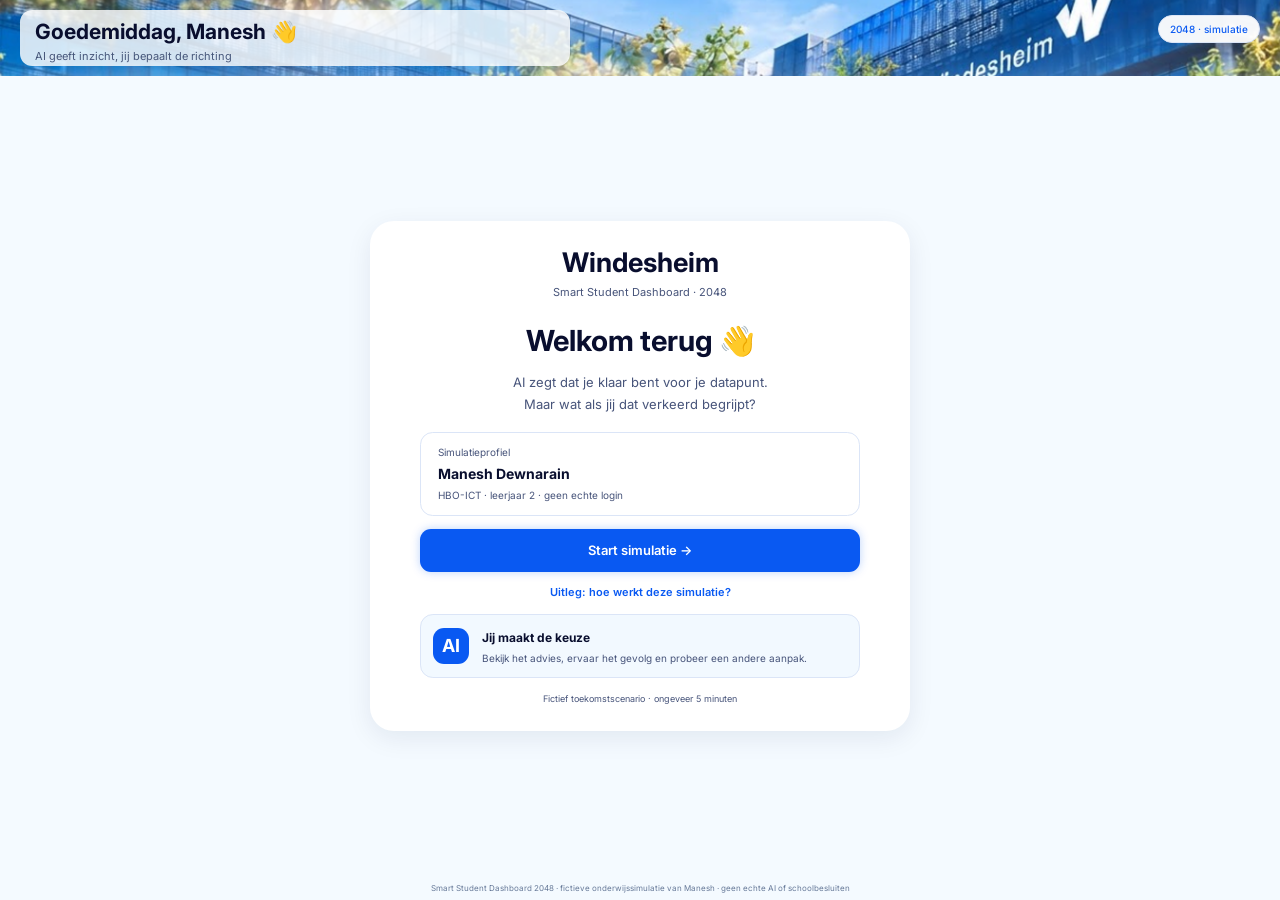
==== commit c1e36488: "Fit simulation screens and dashboard actions within laptop viewports" ====
--- a/student-simulation-2048/index.html
+++ b/student-simulation-2048/index.html
@@ -1 +1 @@
-<!doctype html><html lang="nl"><head><meta charset="utf-8"><meta name="viewport" content="width=device-width,initial-scale=1"><meta name="theme-color" content="#f4faff"><title>Smart Student Dashboard 2048</title><link rel="stylesheet" href="figma-base.css"><link rel="stylesheet" href="simulation.css"><script defer src="simulation.js"></script></head><body><a class="skip-link" href="#main">Naar inhoud</a><div id="app"></div><div id="dialogs"></div><div id="toast" role="status" aria-live="polite"></div></body></html>
+<!doctype html><html lang="nl"><head><meta charset="utf-8"><meta name="viewport" content="width=device-width,initial-scale=1"><meta name="theme-color" content="#f4faff"><title>Smart Student Dashboard 2048</title><link rel="stylesheet" href="figma-base.css"><link rel="stylesheet" href="simulation.css"><link rel="stylesheet" href="compact-layout.css"><script defer src="simulation.js"></script></head><body><a class="skip-link" href="#main">Naar inhoud</a><div id="app"></div><div id="dialogs"></div><div id="toast" role="status" aria-live="polite"></div></body></html>
--- a/student-simulation-2048/compact-layout.css
+++ b/student-simulation-2048/compact-layout.css
@@ -0,0 +1,27 @@
+/* A presentation-sized dashboard: fit content, never crop or zoom the page. */
+@media screen and (min-width:700px) and (min-height:680px){
+ :root{font-size:14px}.app-header{height:76px;max-width:none}.header-backdrop{top:10px;left:20px;height:56px;width:550px;max-width:72%;padding:9px 15px}.header-backdrop h1{font-size:21px;margin-bottom:4px}.header-backdrop p{font-size:11px}.header-controls{top:15px;right:20px;gap:10px}.settings-button,.avatar{height:42px}.settings-button{width:42px}.avatar{width:46px}.header-controls>.pill{font-size:10px;padding:7px 11px}
+ .student-status{height:76px;position:relative;padding:9px 20px;grid-template-columns:1.25fr 1fr 1fr 1fr;gap:22px;max-width:none}.status-story .micro{font-size:7px}.status-story>strong{font-size:11px;line-height:1.4;margin:3px 0}.feeling{font-size:9px}.status-metric>span{font-size:9px;margin-bottom:2px}.status-metric>strong{font-size:19px}.status-track{height:5px;margin-top:4px}.status-metric small{font-size:7px;margin-top:3px}.story-steps{display:flex;gap:10px}.story-steps>span{font-size:8px;gap:4px}.story-steps b{width:22px;height:22px;font-size:8px}
+ .fiction-note{height:24px;padding:4px 15px;font-size:8px;line-height:16px}.fiction-note .text-link{font-size:8px}
+ .dashboard{height:calc(100dvh - 176px);max-width:1512px;padding:10px 20px;gap:10px;grid-template-columns:1fr 1fr 1.12fr;grid-template-rows:24px minmax(170px,1fr) minmax(190px,1fr) 68px}.scenario-context{padding:0;gap:12px;flex-wrap:nowrap}.scenario-context .micro{font-size:8px}.scenario-context p{font-size:11px}.scenario-context .btn{font-size:10px;min-height:27px;padding:4px 12px}
+ .schedule{grid-column:span 2}.deadlines{grid-column:auto}.schedule,.deadlines{height:auto;min-height:0;padding:9px 13px}.section-head{gap:10px;min-height:0;margin-bottom:7px}.section-head h2{font-size:16px}.section-head>.pill{font-size:9px;padding:5px 9px}.section-icon{width:46.2px;height:46.2px}.calendar{gap:4px 7px;grid-template-columns:40px repeat(5,minmax(0,1fr))}.day{gap:2px;padding-bottom:3px}.day strong{font-size:10px}.day span{font-size:9px}.course{height:25px;font-size:8px;padding:3px 6px;line-height:1.2}.time{font-size:9px}.calendar-note{font-size:8px;margin:5px 0 0 40px;line-height:1.5}.deadline-list{display:flex;gap:10px;padding:3px 0}.deadline{min-height:32px;grid-template-columns:39px 1fr auto;gap:10px}.date{height:32px;font-size:9px;border-radius:9px}.deadline strong{font-size:11px}.deadline .pill{font-size:9px;padding:5px 8px}
+ .results,.focus,.advice{grid-column:auto;min-height:0;height:auto;padding:9px 13px}.results-list{margin-top:7px;gap:11px}.results-list>button{grid-template-columns:112px 1fr 31px;font-size:11px;gap:8px}.results-list strong{font-size:10px}.bar{height:6px}.result-caption{font-size:8px;margin-top:9px}.focus-list{gap:6px;padding:0}.focus-list>div{gap:8px}.number.pale{width:27px;height:27px;font-size:10px}.focus-item{padding:7px 12px;border-radius:9px}.focus-item strong{font-size:11px}.focus-item small{font-size:9px;margin-top:2px}.advice .section-head{gap:10px;margin-bottom:6px}.advice .section-head h2{font-size:16px}.advice .section-head .pill{font-size:9px;padding:5px 8px}.advice-details>span{font-size:10px}.advice ol{gap:9px;margin:11px 0}.advice li{gap:9px;min-height:0}.advice .number{width:25px;height:25px;font-size:10px}.advice li strong{font-size:11px;line-height:1.4}.advice .btn{font-size:11px;min-height:30px;padding:4px 10px;margin-top:3px}.off-note{font-size:12px;padding:8px 0}
+ .today-actions{min-height:0;padding:8px 13px;display:grid;grid-template-columns:1fr 1.6fr;align-items:center;column-gap:20px}.today-actions .section-head{margin:0;grid-row:1/3}.today-actions .section-head h2{font-size:15px}.today-actions>p{display:none}.action-items{margin:0;gap:10px;flex-direction:row}.today-actions .action-items{grid-column:2;grid-row:1/3}.action-items .btn{font-size:11px;min-height:36px;padding:6px 12px;flex-direction:row;align-items:center}.btn{font-size:12px;min-height:38px;padding:8px 16px}
+ .login-wrap{min-height:calc(100dvh - 100px);align-items:center}.login{margin:0;width:540px;min-height:0;padding:25px 50px;align-self:center}.login h2{font-size:27px}.product-name{font-size:11px;margin-top:5px}.login h3{font-size:29px;margin:22px 0 13px}.login-intro{font-size:13px;line-height:1.7;margin-bottom:17px}.simulation-profile{padding:12px 17px;margin-bottom:13px}.simulation-profile>span,.simulation-profile small{font-size:10px}.simulation-profile strong{font-size:14px;margin:4px 0}.login .primary{min-height:43px;font-size:13px;margin-top:0}.login .forgot{font-size:11px;margin:12px auto}.login-ai{padding:12px;gap:13px;margin-top:12px}.login-ai>span{height:36px;width:36px;font-size:18px}.login-ai strong{font-size:12px}.login-ai p{font-size:10px;margin-top:4px}.start-fiction{font-size:9px;margin-top:14px}
+ .page{padding:16px 24px;max-width:1512px}.explanation{grid-template-columns:1fr 1.7fr;gap:12px 24px;min-height:0}.explanation h2{font-size:21px;margin-bottom:10px}.current-advice{font-size:15px;line-height:1.5}.explain-card{padding:19px;min-height:0;margin-top:12px}.explain-card h3{font-size:17px;margin-bottom:11px}.explain-card p{font-size:12px;line-height:1.65;margin-bottom:14px}.explain-card .pill{font-size:10px;margin-bottom:15px;padding:7px 11px}.explain-card .btn{font-size:11px;margin-top:0}.explanation-choice{margin-top:12px}.explanation-choice .btn{font-size:11px}.source-row{min-height:65px;padding:12px 17px;margin-bottom:10px}.source-row h3{font-size:12px;margin-bottom:4px}.source-row p{font-size:11px;line-height:1.5}.source-row .pill{font-size:9px;min-width:0;padding:6px 10px}.source-warning{min-height:0;padding:15px 18px;margin-top:14px}.source-warning h3{font-size:14px;margin:0 0 8px 22px}.source-warning p{font-size:11px;line-height:1.6}.warning-icon{top:13px;left:12px}.interpretation-note{padding:13px 17px;margin-top:12px}.interpretation-note strong{font-size:11px}.interpretation-note p{font-size:12px;margin-top:4px}.back-dashboard{align-self:start}
+ .feedback-panel{padding:23px}.feedback-panel h2{font-size:24px;margin-bottom:10px}.feedback-panel>p{font-size:12px}.feedback-panel fieldset{margin:22px 0}.feedback-panel legend,.note-label{font-size:13px;margin-bottom:14px}.feedback-options{gap:14px}.feedback-options label{min-height:100px;padding:14px;gap:10px}.feedback-options strong{font-size:12px;margin-bottom:7px}.feedback-options small{font-size:10px}.feedback-options input{width:17px;height:17px}.textarea-wrap textarea{min-height:100px;padding:14px 16px 25px;font-size:12px}.textarea-wrap>span{font-size:9px}.form-privacy{font-size:9px;margin-top:7px}.feedback-panel .button-row{margin-top:12px}.form-error{font-size:11px}
+ .confirmation-page{padding-top:20px}.confirmation{width:650px;padding:25px 50px;min-height:0}.confirm-icon{width:90px;height:90px;margin-bottom:20px}.confirm-icon>span{font-size:40px}.confirmation h2{font-size:27px;margin:0}.confirmation>p{font-size:14px;margin:15px auto 22px}.next-info{padding:19px;margin-bottom:20px}.next-info h3{font-size:14px;margin-bottom:8px}.next-info p{font-size:12px;line-height:1.6}.confirmation .primary{font-size:12px}.confirmation .button-row{gap:15px}
+ .updated-panel{padding:23px;min-height:0}.updated-panel>h2{font-size:25px;margin-bottom:10px}.updated-panel>p{font-size:12px}.updated-panel>.pill{font-size:10px}.updated-list{gap:12px;margin:22px 0}.updated-list>div{min-height:65px;padding:13px 18px;gap:18px}.updated-list h3{font-size:14px;margin-bottom:5px}.updated-list p{font-size:11px;line-height:1.5}.updated-list .number{height:30px;width:30px;font-size:11px}.updated-list .pill{font-size:10px;min-width:120px}.change-info{padding:13px 17px;margin:0 0 17px}.change-info h3{font-size:12px}.change-info p{font-size:11px}
+ .time-jump{font-size:9px;margin:0 0 12px}.outcome-card{padding:22px}.outcome-intro{gap:22px}.result-symbol{width:66px;height:66px;font-size:34px}.outcome-intro h2{font-size:25px;margin:7px 0 11px}.outcome-intro p{font-size:13px;line-height:1.7}.outcome-intro .micro{font-size:8px}.consequence-chain{gap:13px;margin:20px 0}.consequence-chain>div{padding:15px}.consequence-chain small{font-size:8px;margin-bottom:8px}.consequence-chain strong{font-size:12px;line-height:1.6}.student-voice{padding:17px 20px;margin:17px 0}.student-voice>span{font-size:8px}.student-voice h3{font-size:19px;margin:8px 0}.student-voice p{font-size:12px;line-height:1.65}.fine{font-size:9px;line-height:1.6;margin:12px 0 0}
+ .reflection-page{display:grid;gap:10px}.reflection-hero{padding:14px 20px;margin:0}.reflection-hero h2{font-size:25px;margin:7px 0}.reflection-hero p{font-size:12px;line-height:1.6}.impact-grid{grid-template-columns:repeat(3,1fr);gap:10px}.impact-grid .panel{padding:15px 18px}.impact-grid h3{font-size:16px;margin-bottom:9px}.impact-grid p{font-size:11px;line-height:1.7}.moral-card{padding:14px 19px;margin:0}.moral-card h3{font-size:16px;line-height:1.5}.moral-card>p{font-size:11px;margin-top:6px}.moral-card details{padding-top:9px;margin-top:10px}.moral-card summary{font-size:11px}.final-choices{grid-template-columns:repeat(3,1fr);padding:14px 19px;margin:0;gap:22px}.final-choices .micro{font-size:8px}.final-choices p{font-size:11px;line-height:1.6;margin-top:6px}.route-details{padding:11px 18px;margin:0}.route-details summary{font-size:11px}.reflection-page>.button-row{margin-top:0}.reflection-hero .micro{font-size:8px}.ethics-grid p{font-size:12px}.ethics-grid strong{font-size:13px}
+ dialog{padding:23px 28px}.modal-top{margin-bottom:17px}dialog h2{font-size:24px;margin:12px 0}dialog>p{font-size:13px;margin:13px 0}.notice-modal .ai-disc{width:65px;height:65px;font-size:23px;margin-bottom:15px}.notice-modal .notice-row{min-height:63px;padding:11px 15px;margin-bottom:10px}.notice-modal>p{margin-bottom:18px}.notice-modal .notice-row strong{font-size:13px}.notice-modal .notice-row small{font-size:11px}.interpret-options,.repair-options{gap:11px;margin:18px 0}.interpret-option{padding:15px 19px}.interpret-option strong{font-size:14px}.interpret-option small{font-size:11px}.help-list{font-size:13px;line-height:1.7;margin:18px 0}
+}
+@media screen and (min-width:700px) and (max-width:1000px) and (min-height:680px){
+ .student-status{grid-template-columns:1.1fr 1fr 1fr;gap:17px}.story-steps{display:none}.header-backdrop{max-width:68%;width:450px}.header-backdrop h1{font-size:19px}.header-controls{gap:6px}.header-controls>.pill{font-size:9px}.dashboard{padding:10px 14px;grid-template-columns:1fr 1fr 1.12fr;gap:10px}.section-head h2,.advice .section-head h2{font-size:13px}.schedule,.deadlines,.results,.focus,.advice{padding:8px 10px}.schedule .section-head .pill{font-size:8px}.section-head{gap:7px}.deadline{grid-template-columns:33px 1fr;gap:8px}.deadline .pill{display:none}.deadline strong{font-size:10px}.date{height:32px;font-size:8px}.deadline-list{gap:15px}.results-list>button{grid-template-columns:93px 1fr 27px;gap:5px;font-size:10px}.results-list{gap:12px}.focus-list>div{gap:6px}.focus-item{padding:7px 8px}.focus-item strong{font-size:10px}.focus-item small{font-size:8px}.number.pale{width:22px;height:22px;font-size:9px}.advice .section-head .pill{display:none}.advice li strong{font-size:10px}.advice li{gap:7px}.advice .number{width:22px;height:22px;font-size:9px}.advice ol{gap:10px;margin:10px 0}.advice-details>span{font-size:9px}.advice .btn{font-size:10px}.today-actions{grid-template-columns:1fr 1.9fr;column-gap:10px}.today-actions .section-head h2{font-size:12px}.today-actions .section-icon{display:none}.action-items{gap:7px}.action-items .btn{font-size:10px;padding:5px 8px}.calendar{gap:5px;grid-template-columns:30px repeat(5,minmax(0,1fr))}.course{font-size:7px;height:27px;padding:3px}.day strong{font-size:8px}.day span{font-size:8px}.time{font-size:8px}.calendar-note{margin-left:0;font-size:8px}.feedback-options{grid-template-columns:repeat(4,1fr);gap:10px}.feedback-options label{padding:10px;gap:7px}.feedback-options strong{font-size:10px}.feedback-options small{font-size:9px}.impact-grid .panel{padding:13px}.impact-grid p{font-size:11px}.final-choices{gap:17px}.source-row .pill{font-size:8px}.page{padding:16px 20px}
+}
+@media screen and (min-width:700px) and (min-height:680px) and (max-height:800px){
+ .dashboard{grid-template-rows:20px minmax(220px,1.1fr) minmax(190px,1fr) 62px;gap:8px;padding-top:8px;padding-bottom:8px}.scenario-context p{font-size:10px}.section-head{margin-bottom:5px}.schedule,.deadlines,.results,.focus,.advice{padding-top:7px;padding-bottom:7px}.calendar{gap:4px 7px}.day{gap:1px;padding-bottom:2px}.day strong{font-size:9px}.day span{font-size:8px}.course{height:19px;font-size:8px;padding:2px 5px;line-height:1.15}.calendar-note{font-size:7px;margin-top:3px;line-height:1.3}.results-list{gap:8px;margin-top:5px}.results-list>button{line-height:1.2}.result-caption{font-size:8px;margin-top:6px;line-height:1.3}.focus-list{gap:6px}.focus-item{padding:5px 9px}.focus-item strong{font-size:10px;line-height:1.25}.focus-item small{font-size:9px;line-height:1.3;margin-top:2px}.advice ol{gap:8px;margin:9px 0}.advice li strong{font-size:10px;line-height:1.35}.advice-details>span{font-size:9px}.advice .btn{margin-top:0;min-height:28px;font-size:10px}.today-actions{padding-top:7px;padding-bottom:7px}.today-actions .section-head{margin:0}
+}
+@media screen and (min-width:700px) and (min-height:680px) and (max-height:800px){
+ .reflection-page{grid-template-columns:1fr auto;gap:8px;padding-top:10px;padding-bottom:10px}.reflection-hero,.impact-grid,.moral-card,.final-choices{grid-column:1/-1}.reflection-hero{padding:12px 18px}.route-details{grid-column:1}.reflection-page>.button-row{grid-column:2;align-self:center}.reflection-hero h2{font-size:23px;margin:6px 0}
+}
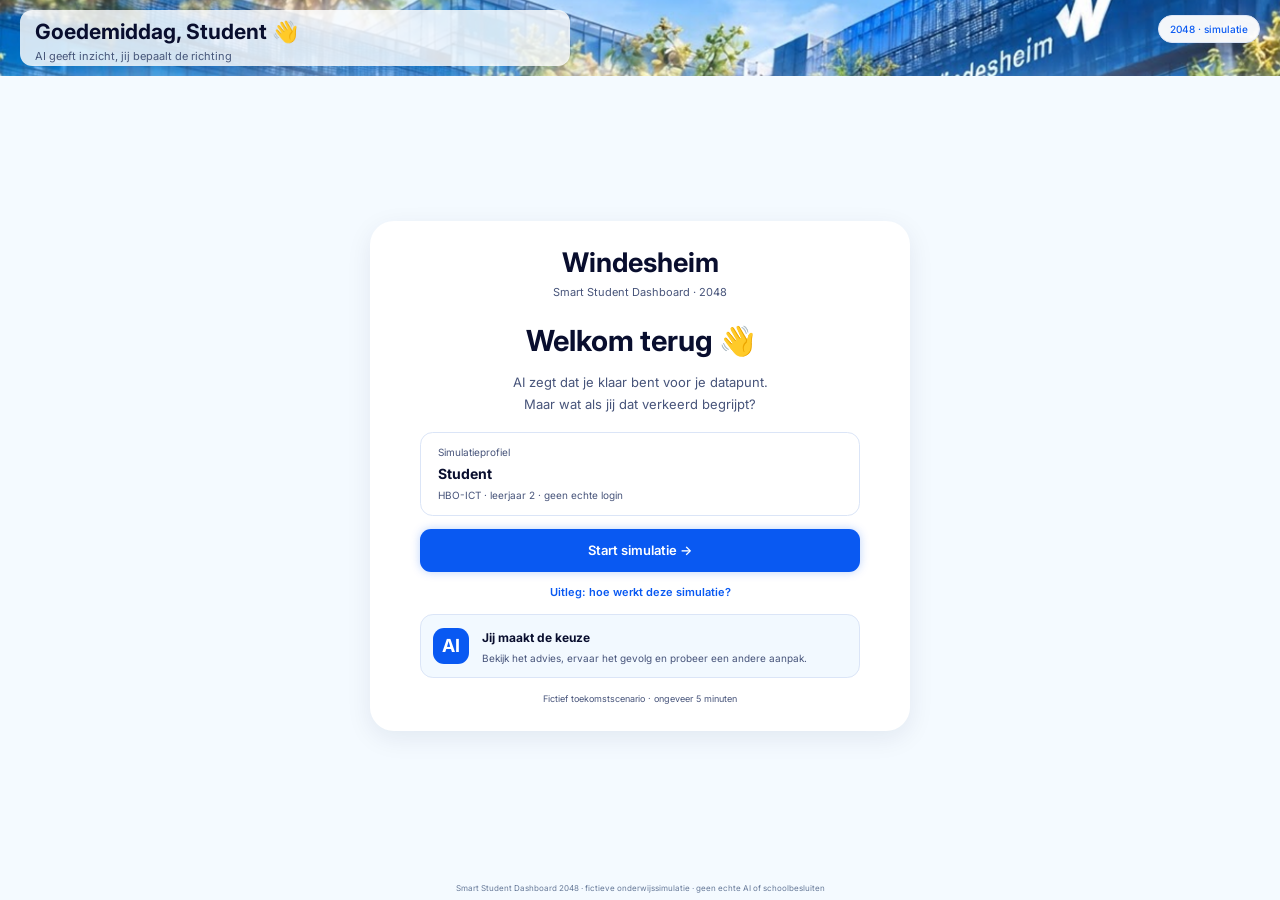
==== commit bca45405: "Use Student persona and expose three route-aware impact perspectives" ====
--- a/student-simulation-2048/index.html
+++ b/student-simulation-2048/index.html
@@ -1 +1 @@
-<!doctype html><html lang="nl"><head><meta charset="utf-8"><meta name="viewport" content="width=device-width,initial-scale=1"><meta name="theme-color" content="#f4faff"><title>Smart Student Dashboard 2048</title><link rel="stylesheet" href="figma-base.css"><link rel="stylesheet" href="simulation.css"><link rel="stylesheet" href="compact-layout.css"><script defer src="simulation.js"></script></head><body><a class="skip-link" href="#main">Naar inhoud</a><div id="app"></div><div id="dialogs"></div><div id="toast" role="status" aria-live="polite"></div></body></html>
+<!doctype html><html lang="nl"><head><meta charset="utf-8"><meta name="viewport" content="width=device-width,initial-scale=1"><meta name="theme-color" content="#f4faff"><title>Smart Student Dashboard 2048</title><link rel="stylesheet" href="figma-base.css"><link rel="stylesheet" href="simulation.css"><link rel="stylesheet" href="compact-layout.css"><script defer src="perspectives.js"></script><script defer src="simulation.js"></script></head><body><a class="skip-link" href="#main">Naar inhoud</a><div id="app"></div><div id="dialogs"></div><div id="toast" role="status" aria-live="polite"></div></body></html>
--- a/student-simulation-2048/simulation.css
+++ b/student-simulation-2048/simulation.css
@@ -10,3 +10,6 @@
 @media(max-width:550px){.route-details{padding:22px}.route-details summary{font-size:12px}.route-details ol{font-size:12px}}
 .calendar-scroll{min-width:0}.dashboard>.panel{min-width:0}
 @media(max-width:550px){.calendar-scroll{overflow-x:auto;padding:2px 2px 8px}.calendar{min-width:660px;grid-template-columns:45px repeat(5,minmax(0,1fr));gap:7px}.course{font-size:10px;height:44px;padding:6px;line-height:1.4}.day strong{font-size:11px}.day span{font-size:10px}.time{font-size:10px}.calendar-note:before{content:'Veeg door het weekrooster. ';font-weight:600}}
+.perspective-title{font:inherit;color:inherit;background:transparent;border:0;padding:0;text-align:left;cursor:pointer}.perspective-title span{font-size:.8em;color:#0959f2}.perspective-title:hover{color:#0959f2}.perspective-nav{display:flex;gap:8px;margin:18px 0}.perspective-nav button{border:1px solid #dbe5f7;background:#f4faff;border-radius:9px;padding:9px 15px;font-size:12px;color:#47547a}.perspective-nav button[aria-pressed=true]{background:#0959f2;color:white;border-color:#0959f2}.perspective-summary{font-size:13px!important;line-height:1.7!important;margin:15px 0!important}.perspective-rows{margin:18px 0}.perspective-rows>div{padding:13px 0;border-top:1px solid #dbe5f7}.perspective-rows dt{font-size:12px;font-weight:650;margin-bottom:5px;color:#172f58}.perspective-rows dd{font-size:12px;color:#47547a;line-height:1.75;margin:0}.perspective-note{font-size:9px!important;color:#687b9a!important;margin-bottom:0!important}
+@media(max-width:550px){.perspective-nav{gap:6px}.perspective-nav button{padding:9px 12px;font-size:11px}.perspective-rows dd{font-size:12px}}
+@media print{.perspective-title span{display:none}}
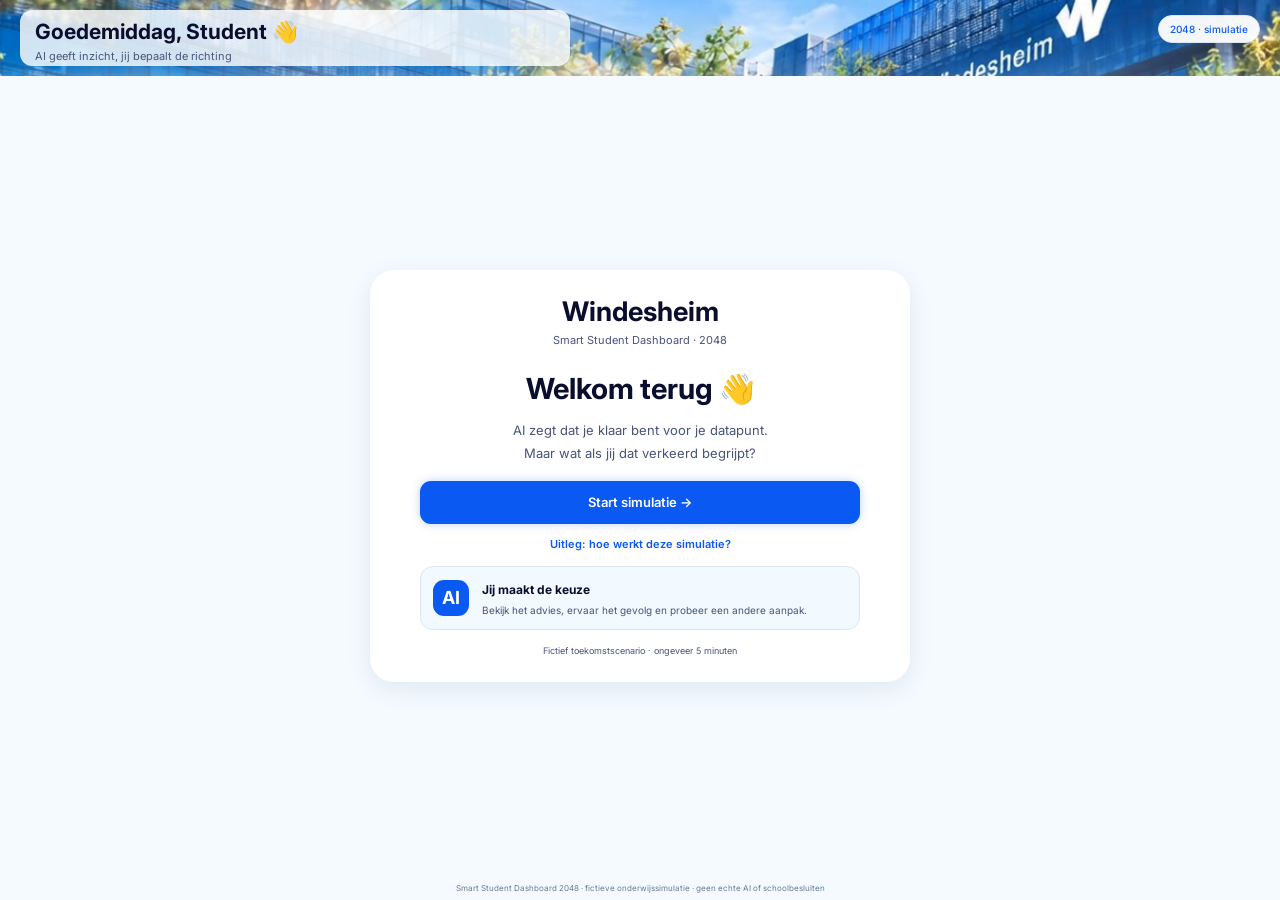
==== commit 50a6466b: "Add nine solution measures, guiding principles and explicit resolution screen" ====
--- a/student-simulation-2048/index.html
+++ b/student-simulation-2048/index.html
@@ -1 +1 @@
-<!doctype html><html lang="nl"><head><meta charset="utf-8"><meta name="viewport" content="width=device-width,initial-scale=1"><meta name="theme-color" content="#f4faff"><title>Smart Student Dashboard 2048</title><link rel="stylesheet" href="figma-base.css"><link rel="stylesheet" href="simulation.css"><link rel="stylesheet" href="compact-layout.css"><script defer src="perspectives.js"></script><script defer src="simulation.js"></script></head><body><a class="skip-link" href="#main">Naar inhoud</a><div id="app"></div><div id="dialogs"></div><div id="toast" role="status" aria-live="polite"></div></body></html>
+<!doctype html><html lang="nl"><head><meta charset="utf-8"><meta name="viewport" content="width=device-width,initial-scale=1"><meta name="theme-color" content="#f4faff"><title>Smart Student Dashboard 2048</title><link rel="stylesheet" href="figma-base.css"><link rel="stylesheet" href="simulation.css"><link rel="stylesheet" href="compact-layout.css"><link rel="stylesheet" href="solutions.css"><script defer src="perspectives.js"></script><script defer src="solutions.js"></script><script defer src="simulation.js"></script></head><body><a class="skip-link" href="#main">Naar inhoud</a><div id="app"></div><div id="dialogs"></div><div id="toast" role="status" aria-live="polite"></div></body></html>
--- a/student-simulation-2048/solutions.css
+++ b/student-simulation-2048/solutions.css
@@ -0,0 +1,5 @@
+.solutions-heading{display:flex;justify-content:space-between;align-items:center;gap:20px}.solutions-heading h2{font-size:26px;margin:8px 0}.solutions-heading p{font-size:12px;color:var(--muted)}.solutions-heading>.btn{flex-shrink:0}.plan-overview{display:flex;justify-content:space-between;gap:14px;flex-wrap:wrap;background:#eaf3ff;border:1px solid #ccdff9;border-radius:12px;padding:12px 17px;font-size:11px;color:#314d77}.solution-tabs{display:flex;gap:10px}.solution-tabs button{display:flex;align-items:center;gap:17px;background:#fff;border:1px solid var(--line);border-radius:10px;padding:10px 16px;font-size:12px;color:var(--muted)}.solution-tabs button[aria-pressed=true]{background:#0959f2;color:white;border-color:#0959f2}.solution-tabs small{font-size:9px;display:block}.measure-grid{display:grid;grid-template-columns:repeat(3,minmax(0,1fr));gap:13px;min-height:0}.measure-card{display:flex;flex-direction:column;text-align:left;background:white;border:1px solid var(--line);border-radius:16px;padding:20px;gap:13px;box-shadow:var(--shadow)}.measure-card:hover{border-color:#80adf9}.measure-card.chosen{background:#f0f6ff;border-color:#0959f2;box-shadow:inset 0 0 0 1px #0959f21a}.measure-top{display:flex;justify-content:space-between;align-items:center;gap:10px;font-size:9px;color:#5a7399}.measure-top b{color:#0959f2;font-size:10px;font-weight:600}.measure-card h3{font-size:20px;line-height:1.3}.measure-card>p{font-size:12px;color:var(--muted);line-height:1.7}.measure-cost{border-top:1px solid #dbe5f7;padding-top:12px;margin-top:auto}.measure-cost strong{display:block;font-size:9px;color:#856122;margin-bottom:6px}.measure-cost span{display:block;font-size:11px;color:#665e4e;line-height:1.7}.measure-card>small{font-size:10px;color:#506c93}.plan-actions{display:flex;justify-content:flex-end;align-items:center;gap:12px}.plan-note{font-size:10px;color:#687c9e;line-height:1.6;margin:0}.solutions-page,.resolution-page{display:grid;gap:15px}.resolution-hero{display:flex;align-items:center;gap:25px;padding:25px;border-color:#c8d8ec}.resolution-icon{width:72px;height:72px;flex-shrink:0;display:grid;place-items:center;border-radius:50%;background:#fff0d2;color:#9c6a13;font-size:36px;font-weight:650}.resolution-hero.resolved{background:#f0fbf4;border-color:#b9dfc6}.resolved .resolution-icon{background:#d8f4e1;color:#168346}.resolution-hero.unresolved{background:#fff7f8;border-color:#eccbd3}.unresolved .resolution-icon{background:#ffe5ea;color:#bd3656}.resolution-hero h2{font-size:34px;letter-spacing:-.6px;margin:9px 0}.resolution-hero p{font-size:13px;color:var(--muted);max-width:950px;line-height:1.8}.resolution-checks{display:grid;grid-template-columns:repeat(3,minmax(0,1fr));gap:13px}.resolution-checks article{padding:20px}.check-state{display:inline-block;font-size:10px;color:#9b6a16;background:#fff5da;padding:5px 9px;border-radius:8px}.check-state.done{background:#e1f7e9;color:#18723d}.resolution-checks h3{font-size:20px;margin:14px 0 10px}.resolution-checks p{font-size:12px;color:var(--muted);line-height:1.8}.resolution-condition{padding:20px;background:#eef5ff}.resolution-condition>strong{font-size:14px}.resolution-condition p{font-size:12px;color:var(--muted);line-height:1.8;margin-top:8px}.principle-grid{display:grid;grid-template-columns:1fr 1fr;gap:20px 25px;margin:22px 0}.principle-grid strong{font-size:13px;color:#1a3a6d}.principle-grid p{font-size:12px;line-height:1.7;color:var(--muted);margin-top:6px}
+@media screen and (min-width:700px) and (min-height:680px){.solutions-page{height:calc(100dvh - 176px);padding:12px 20px;gap:9px;grid-template-rows:auto auto auto minmax(0,1fr) auto auto}.solutions-heading h2{font-size:23px;margin:5px 0}.solutions-heading p{font-size:11px}.solutions-heading .micro{font-size:8px}.solutions-heading>.btn{font-size:11px;min-height:35px}.plan-overview{padding:9px 14px;font-size:10px;gap:10px}.solution-tabs button{font-size:11px;padding:8px 15px}.measure-card{padding:16px;gap:10px}.measure-card h3{font-size:19px}.measure-card>p{font-size:12px;line-height:1.6}.measure-cost{padding-top:10px}.measure-cost span{font-size:11px;line-height:1.6}.measure-card>small{font-size:9px}.plan-actions .btn{font-size:11px;min-height:35px;padding:7px 14px}.plan-note{font-size:9px}.resolution-page{padding:14px 20px;gap:12px}.resolution-hero{padding:20px;gap:20px}.resolution-hero h2{font-size:31px;margin:8px 0}.resolution-hero p{font-size:12px;line-height:1.7}.resolution-icon{width:64px;height:64px;font-size:32px}.resolution-checks article{padding:17px}.resolution-checks h3{font-size:18px;margin:12px 0 8px}.resolution-checks p{font-size:11px;line-height:1.7}.resolution-condition{padding:16px 19px}.resolution-condition p{font-size:11px;line-height:1.7;margin-top:7px}.resolution-condition>strong{font-size:13px}}
+@media screen and (min-width:700px) and (max-width:1000px) and (min-height:680px){.solutions-heading h2{font-size:21px}.solutions-heading p{font-size:10px;max-width:440px}.measure-card{padding:14px;gap:10px}.measure-card h3{font-size:17px}.measure-card>p{font-size:11px}.measure-top{font-size:8px;gap:8px}.measure-top b{font-size:9px}.measure-cost span{font-size:10px}.measure-card>small{font-size:9px}.plan-overview{font-size:9px}.solution-tabs{gap:7px}.solution-tabs button{font-size:10px;padding:9px 13px;gap:12px}.resolution-checks p{font-size:11px}.resolution-hero h2{font-size:29px}}
+@media(max-width:699px){.solutions-page,.resolution-page{padding:20px 15px;gap:16px}.solutions-heading{align-items:flex-start;flex-direction:column;gap:14px}.solutions-heading h2{font-size:26px;line-height:1.4}.solutions-heading p{font-size:12px;line-height:1.8}.solutions-heading .micro{font-size:8px}.solutions-heading>.btn{font-size:12px;min-height:40px}.plan-overview{display:grid;grid-template-columns:1fr 1fr;padding:14px;gap:12px;font-size:10px}.solution-tabs{gap:6px}.solution-tabs button{font-size:10px;padding:9px 10px;flex:1;gap:6px;flex-direction:column}.solution-tabs small{font-size:9px}.measure-grid,.resolution-checks{grid-template-columns:1fr}.measure-card{padding:20px;gap:13px}.measure-card h3{font-size:21px}.measure-card>p{font-size:12px}.measure-cost span{font-size:11px}.measure-card>small{font-size:10px}.plan-actions{flex-direction:column;align-items:stretch}.plan-actions .btn{font-size:12px;min-height:43px}.plan-note{font-size:10px}.resolution-hero{padding:24px;flex-direction:column;align-items:flex-start;gap:15px}.resolution-hero h2{font-size:32px}.resolution-hero .micro{font-size:8px}.resolution-hero p{font-size:13px}.resolution-checks h3{font-size:21px}.resolution-checks p{font-size:12px}.resolution-condition{padding:20px}.resolution-condition>strong{font-size:14px}.resolution-condition p{font-size:12px}.principle-grid{gap:18px}.principle-grid strong{font-size:12px}.principle-grid p{font-size:11px}}
+@media print{.plan-actions,.solution-tabs{display:none}.solutions-page,.resolution-page{height:auto}.measure-grid,.resolution-checks{display:block}.measure-card,.resolution-checks article{margin:15px 0;break-inside:avoid}.resolution-hero{box-shadow:none}.resolution-hero h2{font-size:26px}.resolution-checks p,.resolution-condition p{font-size:11px}}
